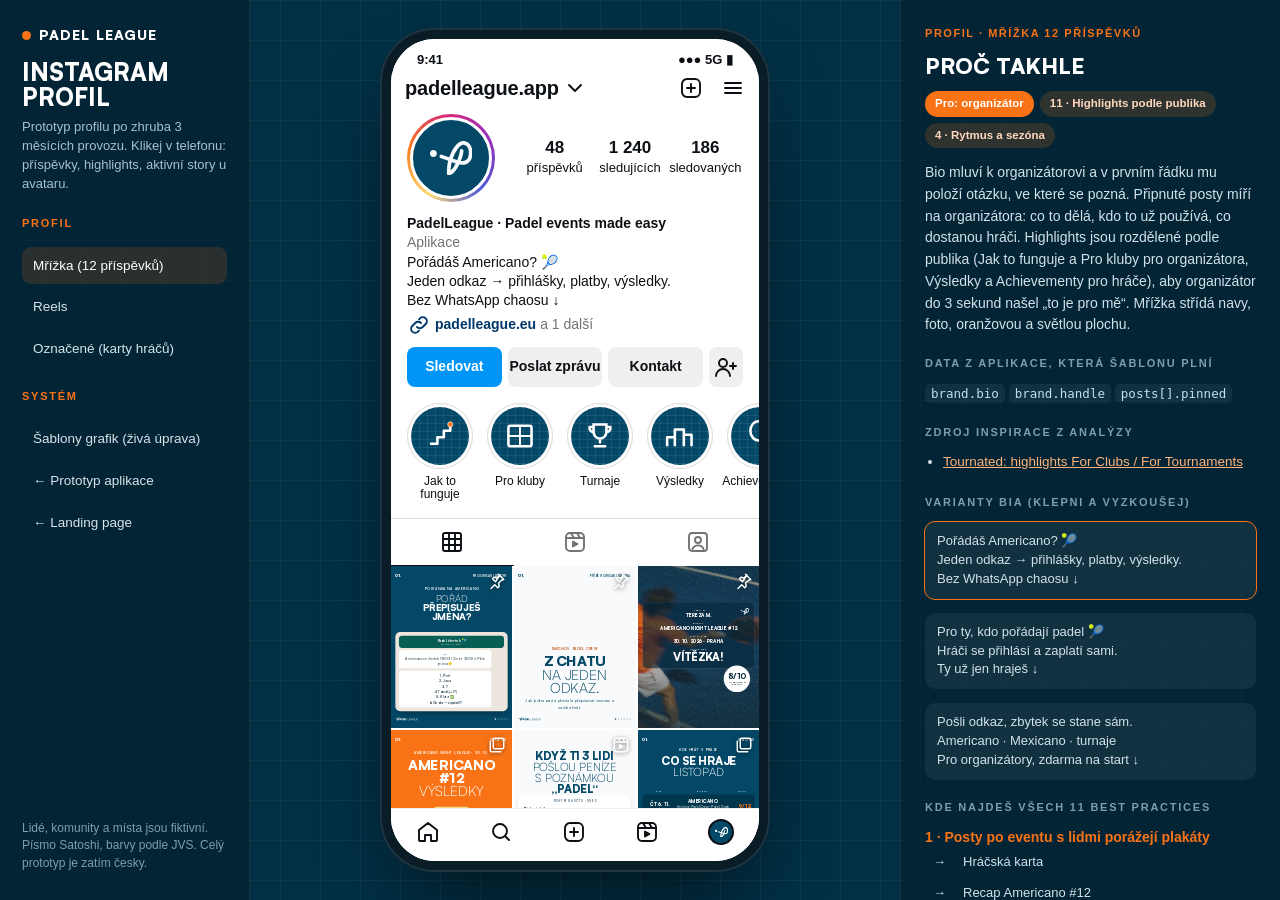
==== instagram/index.html @ dd624516 "Instagram profil: mřížka 12 příspěvků, highlights, stories, panel Proč takhle, systém šablon s expor" ====
<!doctype html>
<html lang="cs">
<head>
<meta charset="utf-8">
<meta name="viewport" content="width=device-width, initial-scale=1, viewport-fit=cover">
<title>PadelLeague na Instagramu</title>
<meta name="description" content="Klikací prototyp Instagram profilu PadelLeague: mřížka, highlights, stories a systém šablon.">
<meta name="theme-color" content="#022F44">
<link rel="preload" href="../assets/fonts/satoshi-900.woff2" as="font" type="font/woff2" crossorigin>
<link rel="stylesheet" href="graphics.css?v=5">
<link rel="stylesheet" href="ig.css?v=5">
</head>
<body>
<div class="wrap">
  <aside class="side" aria-label="Navigace">
    <div class="brandline"><i></i>Padel League</div>
    <div>
      <h1>Instagram profil</h1>
      <p style="margin-top:8px">Prototyp profilu po zhruba 3 měsících provozu. Klikej v telefonu: příspěvky, highlights, aktivní story u avataru.</p>
    </div>
    <h2>Profil</h2>
    <nav class="nav">
      <a href="#" data-nav="grid">Mřížka (12 příspěvků)</a>
      <a href="#" data-nav="reels">Reels</a>
      <a href="#" data-nav="tagged">Označené (karty hráčů)</a>
    </nav>
    <h2>Systém</h2>
    <nav class="nav">
      <a href="templates.html">Šablony grafik (živá úprava)</a>
      <a href="../index.html">← Prototyp aplikace</a>
      <a href="../landing.html">← Landing page</a>
    </nav>
    <p class="small">Lidé, komunity a místa jsou fiktivní. Písmo Satoshi, barvy podle JVS. Celý prototyp je zatím česky.</p>
  </aside>

  <main class="stage">
    <div class="device"><div class="app" id="app" aria-live="polite"></div></div>
  </main>

  <aside class="why" id="why" aria-label="Proč takhle"></aside>
</div>
<button class="info-btn" data-act="info" aria-label="Proč takhle">i</button>
<script src="logos.js?v=5"></script>
<script src="content.js?v=5"></script>
<script src="templates.js?v=5"></script>
<script src="ig.js?v=5"></script>
</body>
</html>
---- instagram/graphics.css ----
/* Grafiky Instagramu ve skutečném rozměru (1080 × 1350 příspěvek, 1080 × 1920 story).
   Tokeny převzaté z prototypu aplikace (../assets/css/app.css). Písmo: Satoshi (300 / 400 / 500 / 700 / 900). */
@font-face{font-family:'Satoshi';src:url(../assets/fonts/satoshi-300.woff2) format('woff2');font-weight:300;font-display:swap}
@font-face{font-family:'Satoshi';src:url(../assets/fonts/satoshi-400.woff2) format('woff2');font-weight:400;font-display:swap}
@font-face{font-family:'Satoshi';src:url(../assets/fonts/satoshi-500.woff2) format('woff2');font-weight:500;font-display:swap}
@font-face{font-family:'Satoshi';src:url(../assets/fonts/satoshi-700.woff2) format('woff2');font-weight:700;font-display:swap}
@font-face{font-family:'Satoshi';src:url(../assets/fonts/satoshi-900.woff2) format('woff2');font-weight:900;font-display:swap}

:root{
  --navy:#034867; --navy-deep:#022F44; --orange:#F97316; --orange-ink:#C2530A; --off:#F9FAFB;
  --ink:#0B2A3A; --muted:#577083; --line:#DCE5EA; --gold-a:#F6DE8A; --gold-b:#D5A532; --silver-a:#EEF1F3; --silver-b:#B4BCC2;
  --f:'Satoshi','Avenir Next','Helvetica Neue',Arial,sans-serif;
}

.g{position:relative;width:1080px;height:1350px;overflow:hidden;font-family:var(--f);color:#fff;background:var(--navy);-webkit-font-smoothing:antialiased;box-sizing:border-box}
.g *{box-sizing:border-box}
.g.g-story{height:1920px}
.g.tone-navy{background:var(--navy)}
.g.tone-orange{background:var(--orange)}
.g.tone-white{background:var(--off);color:var(--navy)}
.g.tone-photo{background:#0b2a3a}
.g.grid{background-image:linear-gradient(rgba(255,255,255,.09) 2px,transparent 2px),linear-gradient(90deg,rgba(255,255,255,.09) 2px,transparent 2px);background-size:72px 72px}
.g.tone-white.grid{background-image:linear-gradient(rgba(3,72,103,.08) 2px,transparent 2px),linear-gradient(90deg,rgba(3,72,103,.08) 2px,transparent 2px)}
.g.tone-orange.grid{background-image:linear-gradient(rgba(255,255,255,.16) 2px,transparent 2px),linear-gradient(90deg,rgba(255,255,255,.16) 2px,transparent 2px)}

.g-photo{position:absolute;inset:0}
.g-photo img{position:absolute;inset:0;width:100%;height:100%;object-fit:cover}
.g-shade{position:absolute;inset:0;background:linear-gradient(180deg,rgba(2,30,44,.55) 0%,rgba(2,30,44,.05) 35%,rgba(2,30,44,.15) 55%,rgba(2,30,44,.82) 100%)}
.g-shade.soft{background:linear-gradient(180deg,rgba(2,30,44,0) 40%,rgba(2,30,44,.6) 100%)}
.g-shade.strong{background:rgba(2,30,44,.55)}
.g-grain{position:absolute;inset:0;opacity:.2;pointer-events:none;background-image:url("data:image/svg+xml;utf8,<svg xmlns='http://www.w3.org/2000/svg' width='220' height='220'><filter id='n'><feTurbulence type='fractalNoise' baseFrequency='.9' numOctaves='2' stitchTiles='stitch'/><feColorMatrix values='0 0 0 0 1  0 0 0 0 1  0 0 0 0 1  0 0 0 .7 0'/></filter><rect width='100%' height='100%' filter='url(%23n)'/></svg>")}

/* hlavička a patička (JVS: číslo vlevo, štítek vpravo, logo a tečky dole) */
.g-head{position:absolute;top:64px;left:72px;right:72px;display:flex;justify-content:space-between;align-items:center;z-index:5}
.g-num{font:900 34px/1 var(--f)}
.g-tag{font:700 24px/1 var(--f);letter-spacing:.14em;text-transform:uppercase}
.g-foot{position:absolute;left:72px;right:72px;bottom:60px;display:flex;justify-content:space-between;align-items:center;z-index:5}
.g-logo{display:block;height:30px;color:currentColor}
.g-logo svg{height:30px;width:auto;display:block}
.tone-white .g-logo,.tone-white .g-num,.tone-white .g-tag{color:var(--navy)}
.g-dots{display:flex;gap:12px}
.g-dots i{width:12px;height:12px;border-radius:50%;background:currentColor;opacity:.35}
.g-dots i.on{opacity:1}

/* text */
.g-body{position:absolute;left:72px;right:72px;z-index:4;display:flex;flex-direction:column;gap:26px}
.g-body.bottom{bottom:150px}
.g-body.top{top:170px}
.g-body.top.tight{top:150px}
.g-body.center{top:50%;transform:translateY(-50%);align-items:flex-start}
.g-eye{margin:0;font:700 28px/1.2 var(--f);letter-spacing:.14em;text-transform:uppercase;opacity:.92}
.tone-white .g-eye{color:var(--orange-ink)}
.tone-orange .g-eye{color:#fff}
.g-title{margin:0;font:900 118px/.94 var(--f);text-transform:uppercase;letter-spacing:-.005em;display:flex;flex-direction:column}
.g-title.md{font-size:96px}
.g-title.sm{font-size:80px}
.g-title .lt{font-weight:300}
.g-txt{margin:0;font:400 38px/1.4 var(--f);max-width:860px;opacity:.95}
.g-sub{margin:0;font:500 44px/1.3 var(--f);font-style:italic}
.g-link{margin:0;font:900 32px/1 var(--f);letter-spacing:.06em;text-transform:uppercase;color:var(--orange)}
.tone-orange .g-link{color:#fff}
.g-list{margin:0;padding:0;list-style:none;display:flex;flex-direction:column;gap:18px;font:500 38px/1.3 var(--f)}
.g-list li::before{content:"—";color:var(--orange);margin-right:18px;font-weight:900}
.g-mark{position:absolute;right:-60px;top:110px;width:640px;color:rgba(255,255,255,.12);z-index:1}
.g-mark svg{width:100%;height:auto;display:block}
.g-mark.big{right:-120px;top:auto;bottom:-80px;width:900px;color:rgba(255,255,255,.18)}
.tone-white .g-mark{color:rgba(3,72,103,.08)}
.g-mock{position:absolute;left:72px;right:72px;z-index:3}
.g-mock.low{bottom:140px}

/* skleněná karta (JVS „JOIN MATCH!“) */
.g-glass{background:rgba(6,40,58,.62);border:2px solid rgba(255,255,255,.18);border-radius:44px;padding:40px 44px;color:#fff;display:grid;grid-template-columns:1fr 1fr;gap:28px 30px}
.kv span{display:block;font:700 22px/1 var(--f);letter-spacing:.16em;text-transform:uppercase;opacity:.75;margin-bottom:10px}
.kv b{display:block;font:900 40px/1.08 var(--f);text-transform:uppercase}
.kv b.xl{font-size:92px;line-height:.95}
.kv.full{grid-column:1/-1}

.g-avs{display:flex}
.g-av{width:76px;height:76px;border-radius:50%;border:5px solid #fff;margin-left:-18px;display:grid;place-items:center;font:900 26px/1 var(--f);font-style:normal;color:#fff;background:var(--navy)}
.g-av:first-child{margin-left:0}
.g-av1{background:#2A6C8B}.g-av2{background:var(--orange)}.g-avm{background:var(--ink)}
.g-av.big{width:200px;height:200px;font-size:70px;border-width:8px;margin:0 auto 22px}

/* makety */
.m-wa{background:#ECE5DD;border-radius:40px;padding:30px;display:flex;flex-direction:column;gap:18px;color:var(--ink);box-shadow:0 30px 60px -30px rgba(0,0,0,.6)}
.m-wa-top{background:#075E54;color:#fff;border-radius:26px;padding:22px 28px;display:flex;flex-direction:column;gap:4px}
.m-wa-top b{font:700 32px/1 var(--f)} .m-wa-top span{font:400 22px/1 var(--f);opacity:.8}
.m-bubble{background:#fff;border-radius:26px 26px 26px 8px;padding:20px 26px;font:400 30px/1.35 var(--f);max-width:88%}
.m-bubble b{display:block;font:700 22px/1 var(--f);color:#2A6C8B;margin-bottom:8px}
.m-list{font-weight:500;line-height:1.5}
.m-link{background:#DCF8C6;border-radius:40px;padding:22px;color:var(--ink);box-shadow:0 30px 60px -30px rgba(0,0,0,.6)}
.m-og{position:relative;height:500px;border-radius:28px;overflow:hidden}
.m-og-glass{position:absolute;left:22px;right:22px;bottom:22px;padding:28px 32px;gap:18px 20px}
.m-og-glass .kv b{font-size:32px}
.m-og-glass .g-avs{grid-column:1/-1}
.m-og-glass .g-av{width:58px;height:58px;font-size:20px;border-width:4px;margin-left:-14px}
.m-og-txt{padding:22px 10px 6px;display:flex;flex-direction:column;gap:6px}
.m-og-txt b{font:700 30px/1.2 var(--f)} .m-og-txt span{font:400 26px/1.3 var(--f);color:var(--muted)} .m-og-txt em{font:500 22px/1 var(--f);font-style:normal;color:#2A6C8B}
.m-page{background:#fff;border-radius:44px;padding:24px;color:var(--ink);display:flex;flex-direction:column;gap:22px;box-shadow:0 30px 60px -30px rgba(3,72,103,.5)}
.m-page-photo{position:relative;height:330px;border-radius:30px;overflow:hidden}
.m-page-title{position:absolute;left:30px;bottom:26px;font:900 54px/1 var(--f);text-transform:uppercase;color:#fff;z-index:3}
.m-going{display:flex;gap:26px;align-items:center;padding:0 10px}
.m-going b{display:block;font:900 30px/1.2 var(--f);margin-bottom:12px}
.m-going .g-av{width:60px;height:60px;font-size:20px;border-width:4px;margin-left:-14px}
.m-ring{--p:50;width:130px;height:130px;border-radius:50%;flex:none;display:grid;place-items:center;background:conic-gradient(var(--orange) calc(var(--p)*1%),#E7EDF1 0);position:relative}
.m-ring::before{content:"";position:absolute;inset:13px;border-radius:50%;background:#fff}
.m-ring span{position:relative;font:900 34px/1 var(--f)}
.m-cta{background:var(--orange);color:#fff;border-radius:28px;text-align:center;padding:30px;font:900 30px/1 var(--f);letter-spacing:.05em}
.m-org{background:#fff;border-radius:44px;padding:44px;color:var(--ink);display:flex;flex-direction:column;gap:18px;box-shadow:0 30px 60px -30px rgba(0,0,0,.45)}
.m-lbl{font:700 22px/1 var(--f);letter-spacing:.16em;color:var(--muted)}
.m-money{font:900 110px/1 var(--f);color:var(--navy)}
.m-pills{display:flex;gap:14px;margin-bottom:8px}
.m-pills i,.m-row i{font:700 20px/1 var(--f);font-style:normal;letter-spacing:.08em;padding:12px 18px;border-radius:99px;background:#EEF3F6;color:#34566A}
.m-pills i.ok{background:#E3F4EA;color:#17633A}
.m-row{display:flex;justify-content:space-between;align-items:center;font:500 30px/1 var(--f);padding:18px 0;border-top:2px solid #EEF3F6}
.m-row i.paid{background:var(--navy);color:#fff}
.m-bank{position:absolute;left:72px;right:72px;bottom:240px;background:#fff;border-radius:40px;padding:34px 40px;color:var(--ink);box-shadow:0 30px 60px -30px rgba(3,72,103,.45);z-index:3}
.m-bank-top{font:700 24px/1 var(--f);letter-spacing:.12em;text-transform:uppercase;color:var(--muted);margin-bottom:12px}
.m-bank-row{display:flex;justify-content:space-between;align-items:center;padding:22px 0;border-top:2px solid #EEF3F6;font:400 26px/1.3 var(--f);color:var(--muted)}
.m-bank-row b{display:block;font:700 30px/1.2 var(--f);color:var(--ink)}
.m-bank-row .plus{color:#17633A;font:900 36px/1 var(--f)}
.g-meme-q{position:absolute;left:72px;bottom:150px;font:700 40px/1 var(--f);color:var(--orange-ink);z-index:3}

/* recap, žebříček, tabule */
.g-podium{position:absolute;left:72px;right:72px;bottom:150px;display:grid;grid-template-columns:1fr 1.12fr 1fr;gap:20px;align-items:end;z-index:3}
.g-pod{border-radius:40px 40px 14px 14px;padding:30px 16px;color:var(--ink);text-align:center;display:flex;flex-direction:column;gap:10px}
.g-pod .m{font:900 72px/1 var(--f)}
.g-pod b{font:900 38px/1.05 var(--f);text-transform:uppercase}
.g-pod em{font:500 28px/1 var(--f);font-style:normal}
.g-pod.pod-gold{background:linear-gradient(160deg,var(--gold-a),var(--gold-b));height:560px;justify-content:flex-start}
.g-pod.pod-silver{background:linear-gradient(160deg,var(--silver-a),var(--silver-b));height:460px}
.g-pod.pod-bronze{background:#fff;height:380px;color:var(--orange-ink)}
.tone-orange .g-pod.pod-bronze{background:var(--navy);color:#fff}
.g-award{display:flex;flex-direction:column;gap:12px;padding:44px 0;border-bottom:2px solid rgba(255,255,255,.2);width:100%}
.g-award b{font:900 112px/1 var(--f);text-transform:uppercase}
.g-award em{font:300 44px/1 var(--f);font-style:normal}
.g-stats{display:flex;flex-direction:column;gap:20px;width:100%}
.g-stats div{display:flex;flex-direction:column;gap:8px;border-bottom:2px solid rgba(255,255,255,.3);padding-bottom:24px}
.tone-white .g-stats div{border-color:rgba(3,72,103,.18)}
.g-stats b{font:900 150px/.9 var(--f);white-space:nowrap}
.g-stats span{font:300 44px/1 var(--f);text-transform:uppercase}
.g-q{font:900 260px/.6 var(--f);color:var(--orange);height:120px}
.g-quote{margin:0;font:700 72px/1.12 var(--f);max-width:900px}
.g-who{margin:0;font:500 30px/1 var(--f);letter-spacing:.1em;text-transform:uppercase;opacity:.8}
.g-leader{position:absolute;left:72px;right:72px;top:440px;z-index:3;display:flex;flex-direction:column;gap:8px}
.g-lrow{display:grid;grid-template-columns:70px 1fr 130px 120px;align-items:center;background:rgba(255,255,255,.14);border-radius:22px;padding:12px 28px;font:500 34px/1 var(--f)}
.g-lrow .pos{font-weight:900}
.g-lrow b{text-align:right;font-weight:900}
.g-lrow i{font-style:normal;font-weight:700;font-size:28px}
.g-lrow .up{color:#fff}.g-lrow .dn{color:var(--navy)}.g-lrow .eq{opacity:.6}
.g-lrow.jump{background:var(--navy)}
.g-lrow.jump .up{color:var(--orange)}
.g-jumper{position:absolute;left:72px;bottom:130px;font:700 28px/1 var(--f);letter-spacing:.12em;z-index:3}
.g-board{position:absolute;left:72px;right:72px;top:500px;z-index:3;display:flex;flex-direction:column;gap:14px}
.g-brow{display:grid;grid-template-columns:220px 1fr 150px;gap:24px;align-items:center;background:rgba(0,0,0,.25);border-radius:30px;padding:38px 34px;font:400 30px/1.3 var(--f)}
.g-brow b{display:block;font:900 40px/1.1 var(--f);text-transform:uppercase;margin-bottom:4px}
.g-brow.h{background:none;padding:0 30px;font:700 22px/1 var(--f);letter-spacing:.16em;opacity:.7}
.g-brow .g-st{font:900 46px/1 var(--f);color:var(--orange);text-align:right}
.g-brow .g-st-full{color:#fff;opacity:.6}
.g-ach{position:absolute;left:72px;right:72px;bottom:180px;display:flex;flex-direction:column;align-items:center;gap:18px;text-align:center;z-index:3}
.g-ach b{font:900 64px/1 var(--f)} .g-ach span{font:300 42px/1 var(--f)}
.g-racket{width:330px;height:auto;display:block;filter:drop-shadow(0 30px 40px rgba(0,0,0,.45))}
.g-huge{font:900 420px/.8 var(--f);letter-spacing:-.03em}
.g-lbl{margin:0;font:900 64px/1 var(--f);text-transform:uppercase}

/* pozvánka se živým stavem */
.g-live{position:absolute;left:72px;right:72px;bottom:240px;z-index:4;grid-template-columns:auto 1fr;align-items:center;gap:40px}
.g-live-n b{display:block;font:900 150px/.9 var(--f)}
.g-live-n span{font:700 24px/1 var(--f);letter-spacing:.16em}
.g-hot{margin:20px 0 0;font:900 40px/1 var(--f);color:var(--orange)}
.g-chip{position:absolute;left:72px;bottom:150px;z-index:4;font:700 30px/1 var(--f);background:var(--orange);padding:18px 26px;border-radius:99px}

/* hráčská karta (JVS SoMe) */
.g-card .g-cardbox{position:absolute;left:72px;right:72px;top:300px;z-index:4;grid-template-columns:1fr;gap:34px;padding:52px 56px}
.g-card.g-story .g-cardbox{top:520px}
.g-card-sym{position:absolute;right:120px;top:350px;width:70px;color:#fff;z-index:6}
.g-card.g-story .g-card-sym{top:570px}
.g-card-sym svg{width:100%;height:auto;display:block}
.g-won{position:absolute;right:110px;top:830px;width:220px;height:220px;border-radius:50%;background:#fff;color:var(--ink);display:flex;flex-direction:column;align-items:center;justify-content:center;gap:8px;z-index:6;text-align:center}
.g-card.g-story .g-won{top:1080px}
.g-won b{font:900 64px/1 var(--f)}
.g-won span{font:700 18px/1.2 var(--f);letter-spacing:.12em}
.g-card.tone-navy .g-glass{background:rgba(255,255,255,.08)}
.g-card.tone-orange .g-glass{background:rgba(3,72,103,.28);border-color:rgba(255,255,255,.3)}

.g-img img{position:absolute;inset:0;width:100%;height:100%;object-fit:cover}
.g-ph-note{position:absolute;top:150px;left:50%;transform:translateX(-50%);font:700 24px/1 var(--f);letter-spacing:.16em;border:2px dashed rgba(255,255,255,.7);border-radius:99px;padding:16px 26px;z-index:5;white-space:nowrap}

/* ---------- stories ---------- */
.g-sfoot{position:absolute;left:0;right:0;bottom:370px;display:flex;justify-content:center;z-index:5}
.g-story.tone-white .g-sfoot{color:var(--navy)}
.s-body{position:absolute;left:90px;right:90px;top:50%;transform:translateY(-52%);z-index:4;display:flex;flex-direction:column;gap:30px}
.s-body.top{top:290px;transform:none}
.s-body.center{align-items:center;text-align:center}
.s-body.center .g-title{align-items:center}
.s-mock{position:absolute;left:90px;right:90px;top:900px;z-index:3}
.s-sticker{align-self:flex-start;margin-top:20px;background:#fff;color:var(--navy);font:700 36px/1 var(--f);padding:26px 36px;border-radius:24px;box-shadow:0 20px 40px -20px rgba(0,0,0,.5)}
.s-body.center .s-sticker{align-self:center}
.s-sticker.light{background:#fff}
.s-sticker.low{position:absolute;left:50%;transform:translateX(-50%);bottom:440px;z-index:6}
.tone-white .s-sticker{background:var(--navy);color:#fff}
.s-team{display:flex;align-items:center;justify-content:center;gap:40px;margin:30px 0}
.s-team div{display:flex;flex-direction:column;align-items:center}
.s-team b{font:900 50px/1 var(--f);text-transform:uppercase}
.s-team span{font:300 90px/1 var(--f)}
.s-ring{--p:50;width:440px;height:440px;border-radius:50%;display:grid;place-items:center;background:conic-gradient(var(--navy) calc(var(--p)*1%),rgba(255,255,255,.35) 0);position:relative;margin:10px auto}
.s-ring::before{content:"";position:absolute;inset:36px;border-radius:50%;background:var(--orange)}
.s-ring b{position:relative;font:900 150px/1 var(--f)}
.s-dot{display:inline-block;width:22px;height:22px;border-radius:50%;background:#EF4444;margin-right:14px;vertical-align:1px}
.s-score{display:grid;grid-template-columns:1fr auto 1fr;gap:30px;align-items:center;width:100%;background:rgba(255,255,255,.1);border-radius:40px;padding:50px 40px;margin-top:30px}
.s-score b{display:block;font:900 42px/1.3 var(--f);text-transform:uppercase;text-align:left}
.s-score .r b{text-align:right}
.s-score strong{font:900 150px/1 var(--f)}
.s-date{font:900 300px/.8 var(--f);letter-spacing:-.04em}
.s-podium{position:absolute;left:90px;right:90px;top:1030px;z-index:4;display:flex;flex-direction:column;gap:18px}
.s-prow{display:grid;grid-template-columns:90px 1fr auto;align-items:center;gap:20px;border-radius:30px;padding:28px 36px;color:var(--ink)}
.s-prow span{font:900 60px/1 var(--f)} .s-prow b{font:900 54px/1 var(--f);text-transform:uppercase} .s-prow em{font:500 34px/1 var(--f);font-style:normal}
.s-prow.p0{background:linear-gradient(160deg,var(--gold-a),var(--gold-b))}
.s-prow.p1{background:linear-gradient(160deg,var(--silver-a),var(--silver-b))}
.s-prow.p2{background:var(--orange);color:#fff}
.s-ach{display:flex;justify-content:center;margin:20px 0}
.s-ach .g-racket{width:420px}
.s-answer{background:var(--navy);color:#fff;border-radius:40px;padding:50px 56px;font:700 52px/1.25 var(--f);margin-top:20px;max-width:900px}
---- instagram/ig.css ----
/* Rozhraní prototypu Instagram profilu. Chrome Instagramu je v systémovém písmu (jako skutečná aplikace),
   grafiky PadelLeague jsou v Satoshi (graphics.css). Layout: vlevo navigace, uprostřed telefon, vpravo panel „Proč takhle“. */
:root{--ig-ink:#0C1014;--ig-muted:#737373;--ig-line:#DBDBDB;--ig-blue:#0095F6;--ig-link:#00376B;--ig-soft:#EFEFEF;
  --ui:-apple-system,BlinkMacSystemFont,'Segoe UI',Roboto,Helvetica,Arial,sans-serif;color-scheme:light}
*{box-sizing:border-box}
html,body{height:100%}
body{margin:0;background:#022F44;color:#E6EFF3;font:14px/1.45 var(--ui);
  background-image:linear-gradient(rgba(255,255,255,.045) 1px,transparent 1px),linear-gradient(90deg,rgba(255,255,255,.045) 1px,transparent 1px);background-size:40px 40px}
button{font:inherit;color:inherit;background:none;border:0;padding:0;cursor:pointer}
a{color:inherit}
:focus-visible{outline:2px solid #F97316;outline-offset:2px}

.wrap{display:grid;grid-template-columns:250px 1fr 380px;height:100%}
.side{padding:28px 22px;display:flex;flex-direction:column;gap:18px;border-right:1px solid rgba(255,255,255,.08);background:rgba(2,28,40,.55);overflow-y:auto}
.brandline{display:flex;align-items:center;gap:8px;font:900 14px/1 'Satoshi',var(--ui);letter-spacing:.08em;text-transform:uppercase;color:#fff}
.brandline i{width:9px;height:9px;border-radius:50%;background:#F97316}
.side h1{margin:0;font:900 24px/1.05 'Satoshi',var(--ui);text-transform:uppercase;color:#fff}
.side p{margin:0;color:#A9C0CC;font-size:13px}
.nav{display:flex;flex-direction:column;gap:4px}
.nav a,.nav button{display:block;text-align:left;padding:9px 11px;border-radius:9px;text-decoration:none;color:#D7E4EB;font-size:13.5px}
.nav a:hover,.nav button:hover{background:rgba(255,255,255,.06)}
.nav .on{background:rgba(249,115,22,.16);color:#fff}
.side h2{margin:6px 0 0;font:700 11px/1 var(--ui);letter-spacing:.16em;text-transform:uppercase;color:#F97316}
.side .small{font-size:12px;color:#7F9DAD;margin-top:auto}

.stage{display:grid;place-items:center;padding:24px;overflow:hidden}
.device{height:min(844px,calc(100dvh - 48px));aspect-ratio:390/844;border-radius:54px;padding:11px;background:#0A1C26;box-shadow:0 40px 80px -30px rgba(0,0,0,.7),inset 0 0 0 2px #1D3442;position:relative}
.app{position:relative;width:100%;height:100%;border-radius:44px;overflow:hidden;background:#fff;color:var(--ig-ink);isolation:isolate;font:14px/1.35 var(--ui)}

.why{padding:26px 24px;overflow-y:auto;border-left:1px solid rgba(255,255,255,.08);background:rgba(2,28,40,.55);display:flex;flex-direction:column;gap:14px}
.why h2{margin:0;font:900 22px/1.05 'Satoshi',var(--ui);text-transform:uppercase;color:#fff}
.why .ctx{font:700 11px/1.3 var(--ui);letter-spacing:.14em;text-transform:uppercase;color:#F97316}
.why p{margin:0;color:#D2E2EA;font-size:14px;line-height:1.55}
.why .pills{display:flex;flex-wrap:wrap;gap:6px}
.why .pill{font:600 11.5px/1 var(--ui);padding:7px 10px;border-radius:99px;background:rgba(255,255,255,.1);color:#fff}
.why .pill.aud{background:#F97316}
.why .pill.bp{background:rgba(249,115,22,.18);color:#FFD9BF}
.why h3{margin:8px 0 0;font:700 11px/1 var(--ui);letter-spacing:.16em;text-transform:uppercase;color:#7F9DAD}
.why code{font:12.5px/1.5 ui-monospace,Menlo,monospace;color:#BFE0EE;background:rgba(255,255,255,.06);padding:2px 6px;border-radius:5px}
.why ul{margin:0;padding-left:18px;color:#D2E2EA;font-size:13.5px}
.why li{margin-bottom:4px}
.why a{color:#FFB37A}
.why .btn{display:block;width:100%;text-align:center;padding:12px;border-radius:12px;background:#F97316;color:#fff;font-weight:700}
.why .btn.ghost{background:transparent;border:1px solid rgba(255,255,255,.25)}
.why .note{font-size:12px;color:#7F9DAD}
.bp-map{display:flex;flex-direction:column;gap:6px}
.bp-map button{display:grid;grid-template-columns:22px 1fr;gap:8px;text-align:left;font-size:13px;color:#D2E2EA;padding:6px 8px;border-radius:8px}
.bp-map button:hover{background:rgba(255,255,255,.06)}
.bp-map b{color:#F97316}
.biov{background:rgba(255,255,255,.06);border-radius:10px;padding:10px 12px;font-size:13px;color:#D2E2EA;line-height:1.45}
.biov.on{outline:1px solid #F97316}
.info-btn,.info-close{display:none}

@media (max-width:1180px){.wrap{grid-template-columns:1fr 360px}.side{display:none}}
@media (max-width:820px){
  .wrap{grid-template-columns:1fr}
  .stage{padding:0}
  .device{height:100dvh;width:100vw;aspect-ratio:auto;border-radius:0;padding:0;box-shadow:none}
  .app{border-radius:0}
  .why{position:fixed;inset:auto 0 0 0;max-height:78dvh;z-index:60;border-radius:22px 22px 0 0;background:#022F44;transform:translateY(105%);transition:transform .25s ease;border:0;box-shadow:0 -20px 60px rgba(0,0,0,.5)}
  .why.open{transform:none}
  .info-btn{display:grid;place-items:center;position:fixed;right:12px;bottom:calc(66px + env(safe-area-inset-bottom,0px));z-index:50;width:44px;height:44px;border-radius:50%;background:#F97316;color:#fff;font:700 20px/1 Georgia,serif;box-shadow:0 8px 20px rgba(0,0,0,.35)}
  .info-close{display:block;align-self:flex-end;color:#fff;font-size:22px}
}

/* ---------- Instagram UI ---------- */
.ig{position:absolute;inset:0;display:flex;flex-direction:column;background:#fff}
.ig-status{display:flex;justify-content:space-between;padding:14px 26px 4px;font:600 13px/1 var(--ui);flex:none}
.ig-top{display:flex;align-items:center;justify-content:space-between;padding:6px 14px 10px;flex:none;gap:8px}
.ig-top .h{font:700 20px/1 var(--ui);display:flex;align-items:center;gap:4px;letter-spacing:-.01em}
.ig-top .h small{font-size:12px}
.ig-top .ico{display:flex;gap:18px}
.ig-ico{width:24px;height:24px;display:block}
.ig-scroll{flex:1;overflow-y:auto;scrollbar-width:none}
.ig-scroll::-webkit-scrollbar{display:none}
.ig-head{display:flex;align-items:center;gap:22px;padding:4px 16px 12px}
.ig-avatar{position:relative;width:88px;height:88px;flex:none;border-radius:50%;padding:3px}
.ig-avatar.ring{background:conic-gradient(from 210deg,#FEDA75,#FA7E1E,#D62976,#962FBF,#4F5BD5,#FEDA75)}
.ig-avatar.seen{background:var(--ig-line)}
.ig-avatar .in{width:100%;height:100%;border-radius:50%;border:3px solid #fff;background:#034867;display:grid;place-items:center;color:#F9FAFB}
.ig-avatar .in svg{width:56%;height:auto}
.ig-stats{flex:1;display:grid;grid-template-columns:repeat(3,1fr);text-align:center}
.ig-stats b{display:block;font:700 17px/1.1 var(--ui)}
.ig-stats span{font-size:13px}
.ig-bio{padding:0 16px 10px;font-size:14px;line-height:1.38}
.ig-bio .nm{font-weight:600}
.ig-bio .cat{color:var(--ig-muted)}
.ig-bio .lnk{color:var(--ig-link);font-weight:600;display:flex;align-items:center;gap:4px;margin-top:2px}
.ig-btns{display:grid;grid-template-columns:1fr 1fr 1fr 34px;gap:6px;padding:0 16px 14px}
.ig-btns button{background:var(--ig-soft);border-radius:8px;padding:8px 0;font-weight:600;font-size:14px;text-align:center}
.ig-btns .follow{background:var(--ig-blue);color:#fff}
.ig-btns .icn{display:grid;place-items:center}
.ig-hl{display:flex;gap:14px;overflow-x:auto;padding:2px 16px 16px;scrollbar-width:none}
.ig-hl::-webkit-scrollbar{display:none}
.ig-hl button{display:flex;flex-direction:column;align-items:center;gap:6px;width:66px;flex:none;font-size:12px;text-align:center;line-height:1.15}
.ig-hl .c{width:66px;height:66px;border-radius:50%;border:1px solid var(--ig-line);padding:3px}
.ig-hl .c span{display:grid;place-items:center;width:100%;height:100%;border-radius:50%;background:#034867;background-image:linear-gradient(rgba(255,255,255,.08) 1px,transparent 1px),linear-gradient(90deg,rgba(255,255,255,.08) 1px,transparent 1px);background-size:8px 8px}
.ig-hl .c svg{width:62%;height:auto}
.ig-tabs{display:grid;grid-template-columns:repeat(3,1fr);border-top:1px solid var(--ig-line);position:sticky;top:0;background:#fff;z-index:3}
.ig-tabs button{display:grid;place-items:center;padding:11px 0;color:var(--ig-muted);border-bottom:1px solid transparent}
.ig-tabs button.on{color:var(--ig-ink);border-bottom:1.5px solid var(--ig-ink)}
.ig-grid{display:grid;grid-template-columns:repeat(3,1fr);gap:2px}
.ig-tile{position:relative;aspect-ratio:3/4;overflow:hidden;background:#EEE;display:block;width:100%}
.ig-tile .badge{position:absolute;top:6px;right:6px;width:18px;height:18px;color:#fff;filter:drop-shadow(0 1px 2px rgba(0,0,0,.5));z-index:2}
.ig-tile .views{position:absolute;left:6px;bottom:6px;color:#fff;font:600 12px/1 var(--ui);display:flex;gap:3px;align-items:center;filter:drop-shadow(0 1px 2px rgba(0,0,0,.6));z-index:2}
.ig-tile .by{position:absolute;left:6px;bottom:6px;right:6px;color:#fff;font:600 10.5px/1.2 var(--ui);filter:drop-shadow(0 1px 2px rgba(0,0,0,.7));z-index:2;overflow:hidden;text-overflow:ellipsis;white-space:nowrap}
.ig-nav{flex:none;display:flex;justify-content:space-around;align-items:center;padding:10px 0 calc(16px + env(safe-area-inset-bottom,0px));border-top:1px solid var(--ig-soft);background:#fff}
.ig-nav .me{width:26px;height:26px;border-radius:50%;background:#034867;border:2px solid var(--ig-ink);display:grid;place-items:center;color:#fff}
.ig-nav .me svg{width:60%}
.ig-empty{padding:40px 24px;text-align:center;color:var(--ig-muted)}

/* škálování grafik */
.gw{position:relative;overflow:hidden}
.gw .gi{position:absolute;left:0;top:0;transform-origin:0 0}

/* detail příspěvku */
.ig-post-h{display:flex;align-items:center;gap:10px;padding:8px 12px}
.ig-post-h .av{width:34px;height:34px;border-radius:50%;background:#034867;display:grid;place-items:center;color:#fff;flex:none}
.ig-post-h .av svg{width:58%}
.ig-post-h .who{flex:1;font-size:13.5px;line-height:1.2}
.ig-post-h .who b{font-weight:600}
.ig-post-h .who span{display:block;font-size:12px;color:var(--ig-muted)}
.ig-media{position:relative}
.ig-car{display:flex;overflow-x:auto;scroll-snap-type:x mandatory;scrollbar-width:none}
.ig-car::-webkit-scrollbar{display:none}
.ig-car>.gw{flex:0 0 100%;scroll-snap-align:start;aspect-ratio:1080/1350}
.ig-count{position:absolute;top:12px;right:12px;background:rgba(18,18,18,.7);color:#fff;font:600 12px/1 var(--ui);padding:6px 9px;border-radius:99px;z-index:2}
.ig-reel-tag{position:absolute;left:12px;bottom:12px;color:#fff;font:600 13px/1 var(--ui);display:flex;gap:6px;align-items:center;z-index:2;filter:drop-shadow(0 1px 3px rgba(0,0,0,.6))}
.ig-play{position:absolute;left:50%;top:50%;transform:translate(-50%,-50%);width:64px;height:64px;border-radius:50%;background:rgba(0,0,0,.35);display:grid;place-items:center;z-index:2}
.ig-actions{display:flex;align-items:center;gap:16px;padding:10px 14px 6px}
.ig-actions .sp{flex:1}
.ig-actions .dots{display:flex;gap:4px;position:absolute;left:50%;transform:translateX(-50%)}
.ig-actions .dots i{width:6px;height:6px;border-radius:50%;background:#C7C7C7}
.ig-actions .dots i.on{background:var(--ig-blue)}
.ig-like.on svg{color:#FF3040;fill:#FF3040}
.ig-meta{padding:0 14px 16px;font-size:14px;line-height:1.4}
.ig-meta .lk{font-weight:600;margin-bottom:4px}
.ig-meta .cap{white-space:pre-line}
.ig-meta b{font-weight:600}
.ig-meta .tags{color:var(--ig-link)}
.ig-meta .more,.ig-meta .allc{color:var(--ig-muted);display:block;margin-top:4px}
.ig-meta .cm{margin-top:6px}
.ig-meta .cm.reply{padding-left:18px;color:#262626}
.ig-meta .date{color:var(--ig-muted);font-size:12px;margin-top:8px}

/* prohlížeč stories */
.st{position:absolute;inset:0;background:#000;z-index:30;display:flex;flex-direction:column;animation:stin .2s ease}
@keyframes stin{from{opacity:0;transform:scale(.96)}}
@media (prefers-reduced-motion:reduce){.st{animation:none}}
.st-frame{position:relative;flex:1;overflow:hidden;border-radius:10px;margin-top:44px}
.st-frame .gw{position:absolute;inset:0}
.st-bars{position:absolute;top:8px;left:8px;right:8px;display:flex;gap:4px;z-index:4}
.st-bars i{flex:1;height:2.5px;border-radius:2px;background:rgba(255,255,255,.35);overflow:hidden}
.st-bars i b{display:block;height:100%;width:0;background:#fff}
.st-head{position:absolute;top:20px;left:12px;right:10px;display:flex;align-items:center;gap:8px;z-index:4;color:#fff;font:600 13px/1 var(--ui);text-shadow:0 1px 3px rgba(0,0,0,.5)}
.st-head .av{width:32px;height:32px;border-radius:50%;background:#034867;display:grid;place-items:center;border:1.5px solid rgba(255,255,255,.6)}
.st-head .av svg{width:58%}
.st-head .t{font-weight:400;opacity:.8}
.st-head .sp{flex:1}
.st-head button{width:32px;height:32px;display:grid;place-items:center;font-size:22px}
.st-tap{position:absolute;top:60px;bottom:0;z-index:3}
.st-tap.l{left:0;width:32%}.st-tap.r{right:0;width:68%}
.st-foot{display:flex;align-items:center;gap:14px;padding:12px 14px calc(18px + env(safe-area-inset-bottom,0px));color:#fff}
.st-foot .inp{flex:1;border:1px solid rgba(255,255,255,.6);border-radius:99px;padding:11px 16px;color:rgba(255,255,255,.85);font-size:14px}
.st-paused{position:absolute;inset:0;z-index:2;pointer-events:none}
.toast{position:absolute;left:16px;right:16px;bottom:90px;background:#262626;color:#fff;padding:12px 14px;border-radius:12px;font-size:13.5px;z-index:40;text-align:center}
.ig-tile .gw{position:absolute;inset:0}
.biov{text-align:left;display:block;width:100%}
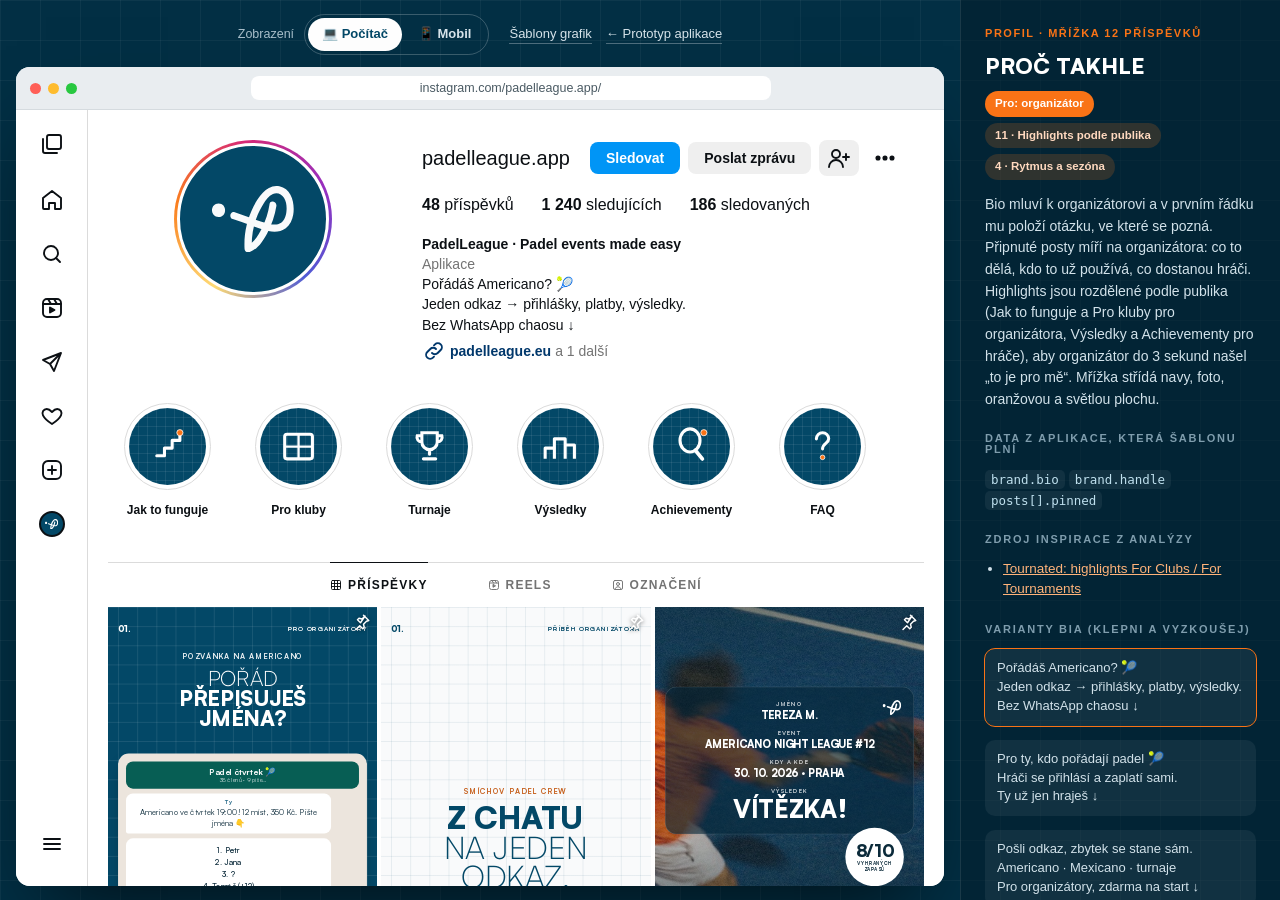
==== commit 11047aef: "Instagram profil: desktopová verze (instagram.com) jako výchozí, přepínač na mobil Co-Authored-By: C" ====
--- a/instagram/index.html
+++ b/instagram/index.html
@@ -7,8 +7,8 @@
 <meta name="description" content="Klikací prototyp Instagram profilu PadelLeague: mřížka, highlights, stories a systém šablon.">
 <meta name="theme-color" content="#022F44">
 <link rel="preload" href="../assets/fonts/satoshi-900.woff2" as="font" type="font/woff2" crossorigin>
-<link rel="stylesheet" href="graphics.css?v=5">
-<link rel="stylesheet" href="ig.css?v=5">
+<link rel="stylesheet" href="graphics.css?v=9">
+<link rel="stylesheet" href="ig.css?v=9">
 </head>
 <body>
 <div class="wrap">
@@ -16,7 +16,7 @@
     <div class="brandline"><i></i>Padel League</div>
     <div>
       <h1>Instagram profil</h1>
-      <p style="margin-top:8px">Prototyp profilu po zhruba 3 měsících provozu. Klikej v telefonu: příspěvky, highlights, aktivní story u avataru.</p>
+      <p style="margin-top:8px">Prototyp profilu po zhruba 3 měsících provozu. Výchozí je zobrazení na počítači, nahoře přepneš na mobil. Klikej na příspěvky, highlights a aktivní story u avataru.</p>
     </div>
     <h2>Profil</h2>
     <nav class="nav">
@@ -34,15 +34,17 @@
   </aside>
 
   <main class="stage">
+    <div class="modebar" role="group" aria-label="Zobrazení">Zobrazení <span class="seg"><button data-mode="desktop">💻 Počítač</button><button data-mode="mobile">📱 Mobil</button></span><span class="mb-links"><a href="templates.html">Šablony grafik</a><a href="../index.html">← Prototyp aplikace</a></span></div>
+    <div class="web" id="web"><div class="web-bar"><span class="dots"><i></i><i></i><i></i></span><span class="web-url">instagram.com/padelleague.app/</span></div><div class="web-view" aria-live="polite"></div></div>
     <div class="device"><div class="app" id="app" aria-live="polite"></div></div>
   </main>
 
   <aside class="why" id="why" aria-label="Proč takhle"></aside>
 </div>
 <button class="info-btn" data-act="info" aria-label="Proč takhle">i</button>
-<script src="logos.js?v=5"></script>
-<script src="content.js?v=5"></script>
-<script src="templates.js?v=5"></script>
-<script src="ig.js?v=5"></script>
+<script src="logos.js?v=9"></script>
+<script src="content.js?v=9"></script>
+<script src="templates.js?v=9"></script>
+<script src="ig.js?v=9"></script>
 </body>
 </html>
--- a/instagram/ig.css
+++ b/instagram/ig.css
@@ -166,3 +166,128 @@
 .toast{position:absolute;left:16px;right:16px;bottom:90px;background:#262626;color:#fff;padding:12px 14px;border-radius:12px;font-size:13.5px;z-index:40;text-align:center}
 .ig-tile .gw{position:absolute;inset:0}
 .biov{text-align:left;display:block;width:100%}
+
+/* ---------- přepínač Počítač / Mobil ---------- */
+.stage{display:flex;flex-direction:column;align-items:center;justify-content:center;gap:12px;padding:16px 24px;min-width:0}
+.modebar{display:flex;align-items:center;gap:10px;flex:none;font-size:12.5px;color:#A9C0CC}
+.modebar .seg{display:inline-flex;border:1px solid rgba(255,255,255,.22);border-radius:99px;padding:3px;gap:2px}
+.modebar button{padding:7px 14px;border-radius:99px;color:#D7E4EB;font-weight:600;font-size:13px}
+.modebar button.on{background:#fff;color:#034867}
+.device{height:min(844px,calc(100dvh - 92px))}
+.web{display:none;flex-direction:column;width:100%;max-width:1280px;flex:1;min-height:0;border-radius:14px;overflow:hidden;background:#fff;box-shadow:0 40px 80px -30px rgba(0,0,0,.7)}
+body.mode-desktop .device{display:none}
+body.mode-desktop .web{display:flex}
+body.mode-desktop .wrap{grid-template-columns:210px 1fr 340px}
+body.mode-desktop .side h1{font-size:20px}
+.web-bar{flex:none;display:flex;align-items:center;gap:14px;padding:9px 14px;background:#E9EDF0;border-bottom:1px solid #D5DBDF}
+.web-bar .dots{display:flex;gap:7px}
+.web-bar .dots i{width:11px;height:11px;border-radius:50%;background:#FF5F57}
+.web-bar .dots i:nth-child(2){background:#FEBC2E}.web-bar .dots i:nth-child(3){background:#28C840}
+.web-url{flex:1;max-width:520px;margin:0 auto;background:#fff;border-radius:8px;padding:6px 12px;font:12.5px/1 var(--ui);color:#4A5A63;text-align:center;white-space:nowrap;overflow:hidden;text-overflow:ellipsis}
+.web-view{position:relative;flex:1;min-height:0;display:flex;background:#fff;color:var(--ig-ink);font:14px/1.35 var(--ui);container-type:size;isolation:isolate}
+@media (max-width:820px){.modebar{display:none}.device{height:100dvh}}
+
+/* ---------- instagram.com ---------- */
+.dw-rail{flex:none;width:72px;border-right:1px solid var(--ig-line);display:flex;flex-direction:column;align-items:center;gap:6px;padding:22px 0 18px}
+.dw-glyph{margin-bottom:14px}
+.dw-ri{width:48px;height:48px;border-radius:10px;display:grid;place-items:center}
+.dw-ri:hover{background:#F2F2F2}
+.dw-ri .me{width:26px;height:26px;border-radius:50%;background:#034867;display:grid;place-items:center;color:#fff;border:2px solid var(--ig-ink)}
+.dw-ri .me svg{width:60%}
+.dw-sp{flex:1}
+.dw-main{flex:1;overflow-y:auto;min-width:0}
+.dw-in{max-width:935px;margin:0 auto;padding:30px 20px 24px}
+.dw-head{display:grid;grid-template-columns:minmax(120px,290px) 1fr;gap:24px;align-items:start;margin-bottom:40px}
+.dw-avcol{display:flex;justify-content:center}
+.dw-av{width:min(158px,22cqw);height:min(158px,22cqw)}
+.dw-info{display:flex;flex-direction:column;gap:18px;min-width:0}
+.dw-row1{display:flex;align-items:center;gap:8px;flex-wrap:wrap}
+.dw-row1 h2{margin:0 12px 0 0;font:400 20px/1.2 var(--ui)}
+.dw-btn{background:var(--ig-soft);border-radius:8px;padding:7px 16px;font-weight:600;font-size:14px}
+.dw-btn.blue{background:var(--ig-blue);color:#fff}
+.dw-btn.icn{padding:6px 8px;display:grid;place-items:center}
+.dw-more{display:grid;place-items:center;padding:0 6px}
+.dw-stats{display:flex;gap:40px;list-style:none;margin:0;padding:0;font-size:16px}
+.dw-stats b{font-weight:600}
+.dw-bio{font-size:14px;line-height:1.45}
+.dw-bio b{display:block;font-weight:600}
+.dw-bio .cat{display:block;color:var(--ig-muted)}
+.dw-bio .lnk{display:flex;align-items:center;gap:4px;color:var(--ig-link);font-weight:600;text-decoration:none;margin-top:4px}
+.dw-bio .lnk span{font-weight:400;color:var(--ig-muted)}
+.dw-hls{display:flex;gap:44px;padding:0 16px 44px;overflow-x:auto;scrollbar-width:none}
+.dw-hl{display:flex;flex-direction:column;align-items:center;gap:12px;font-size:12px;font-weight:600;width:87px;flex:none;text-align:center}
+.dw-hl .c{width:87px;height:87px;border-radius:50%;border:1px solid var(--ig-line);padding:4px}
+.dw-hl .c span{display:grid;place-items:center;width:100%;height:100%;border-radius:50%;background:#034867;background-image:linear-gradient(rgba(255,255,255,.08) 1px,transparent 1px),linear-gradient(90deg,rgba(255,255,255,.08) 1px,transparent 1px);background-size:9px 9px}
+.dw-hl .c svg{width:56%}
+.dw-tabs{display:flex;justify-content:center;gap:60px;border-top:1px solid var(--ig-line)}
+.dw-tabs button{display:flex;align-items:center;gap:6px;padding:16px 0;margin-top:-1px;border-top:1px solid transparent;font:600 12px/1 var(--ui);letter-spacing:.1em;color:var(--ig-muted)}
+.dw-tabs button .ig-ico{width:12px;height:12px}
+.dw-tabs button.on{color:var(--ig-ink);border-top-color:var(--ig-ink)}
+.dw-grid{display:grid;grid-template-columns:repeat(3,1fr);gap:4px}
+.dw-tile .gw{position:absolute;inset:0}
+.dw-hover{position:absolute;inset:0;z-index:3;background:rgba(0,0,0,.35);display:flex;align-items:center;justify-content:center;gap:28px;color:#fff;font:700 16px/1 var(--ui);opacity:0;transition:opacity .15s}
+.dw-hover b{display:flex;align-items:center;gap:6px}
+.dw-hover .ig-ico{fill:#fff}
+.dw-tile:hover .dw-hover,.dw-tile:focus-visible .dw-hover{opacity:1}
+.dw-foot{margin-top:40px;text-align:center;font-size:12px;color:var(--ig-muted);line-height:1.8}
+
+/* detail příspěvku jako modální okno */
+.dw-modal{position:absolute;inset:0;z-index:20;background:rgba(0,0,0,.65);display:flex;align-items:center;justify-content:center;cursor:default}
+.dw-x{position:absolute;top:12px;right:14px;color:#fff;z-index:3}
+.dw-x .ig-ico{width:28px;height:28px}
+.dw-pnav{position:absolute;top:50%;transform:translateY(-50%);width:34px;height:34px;border-radius:50%;background:#fff;color:#111;font:700 24px/1 var(--ui);display:grid;place-items:center;z-index:3;padding-bottom:3px}
+.dw-pnav.l{left:16px}.dw-pnav.r{right:16px}
+.dw-dialog{display:flex;background:#fff;border-radius:4px;overflow:hidden;height:min(92cqh,calc((100cqw - 130px - 360px) * 1.25));max-height:900px;cursor:default}
+.dw-media{position:relative;height:100%;aspect-ratio:1080/1350;background:#000;flex:none}
+.dw-media .ig-car{height:100%}
+.dw-media .ig-car>.gw{height:100%}
+.dw-cbtn{position:absolute;top:50%;transform:translateY(-50%);width:30px;height:30px;border-radius:50%;background:rgba(255,255,255,.85);color:#111;font:700 20px/1 var(--ui);display:grid;place-items:center;z-index:2;padding-bottom:2px}
+.dw-cbtn.l{left:10px}.dw-cbtn.r{right:10px}
+.dw-cdots{position:absolute;left:0;right:0;bottom:14px;display:flex;justify-content:center;gap:4px;z-index:2}
+.dw-cdots i{width:6px;height:6px;border-radius:50%;background:rgba(255,255,255,.5)}
+.dw-cdots i.on{background:#fff}
+.dw-side{width:360px;flex:none;display:flex;flex-direction:column;border-left:1px solid var(--ig-line);min-height:0}
+.dw-side .ig-post-h{border-bottom:1px solid var(--ig-line);padding:12px 14px}
+.dw-scroll{flex:1;overflow-y:auto;padding:14px;display:flex;flex-direction:column;gap:16px;min-height:0}
+.dw-c{display:flex;gap:12px;font-size:14px;line-height:1.4}
+.dw-c .av{width:32px;height:32px;border-radius:50%;background:#034867;display:grid;place-items:center;color:#fff;flex:none;font-weight:700;font-size:13px}
+.dw-c .av svg{width:58%}
+.dw-c .av.u{background:#C7D2DA;color:#0B2A3A}
+.dw-c .cap{white-space:pre-line}
+.dw-c .tags{color:var(--ig-link)}
+.dw-c b{font-weight:600}
+.dw-c .t{display:block;color:var(--ig-muted);font-size:12px;margin-top:6px}
+.dw-side .ig-actions{border-top:1px solid var(--ig-line);padding:8px 14px 4px}
+.dw-likes{padding:0 14px 12px;font-size:14px}
+.dw-likes span{display:block;color:var(--ig-muted);font-size:11px;margin-top:4px;text-transform:uppercase;letter-spacing:.04em}
+.dw-add{display:flex;justify-content:space-between;border-top:1px solid var(--ig-line);padding:14px;color:var(--ig-muted);font-size:14px}
+.dw-add b{color:#B2DFFC;font-weight:600}
+
+/* stories na celou obrazovku */
+.web-view .st{background:#1A1A1A;align-items:center;justify-content:center;z-index:30}
+.web-view .st-frame{flex:none;margin:0;height:min(94cqh,calc((100cqw - 220px) * 16 / 9));aspect-ratio:1080/1920;border-radius:10px}
+.st-foot.in{position:absolute;left:0;right:0;bottom:0;z-index:4;padding:12px 14px 14px;background:linear-gradient(transparent,rgba(0,0,0,.45))}
+.dst-arrow{position:absolute;top:50%;transform:translateY(-50%);width:30px;height:30px;border-radius:50%;background:rgba(255,255,255,.9);color:#111;font:700 22px/1 var(--ui);display:grid;place-items:center;padding-bottom:2px;z-index:5}
+.web-view .dst-arrow.l{left:calc(50% - min(94cqh,calc((100cqw - 220px) * 16 / 9)) * 9 / 32 - 50px)}
+.web-view .dst-arrow.r{right:calc(50% - min(94cqh,calc((100cqw - 220px) * 16 / 9)) * 9 / 32 - 50px)}
+.dst-logo{position:absolute;left:20px;top:16px;color:#fff;font:italic 600 24px/1 'Snell Roundhand','Segoe Script',cursive}
+.dst-close{position:absolute;right:16px;top:14px;color:#fff;z-index:5}
+.dst-close .ig-ico{width:28px;height:28px}
+.web-view .st-head .ig-ico{width:22px;height:22px}
+.web-view .toast{left:50%;right:auto;transform:translateX(-50%);bottom:24px;min-width:320px}
+.dw-stats{gap:28px;flex-wrap:wrap}
+.dw-stats li{white-space:nowrap}
+/* rozměr modálního okna: výška podle prostoru, média 4:5, panel 320 px */
+.dw-dialog{--dh:min(92cqh,calc((100cqw - 110px - 320px) * 1.25),860px);height:var(--dh);max-height:none}
+.dw-media{width:calc(var(--dh) * .8);height:var(--dh);aspect-ratio:auto}
+.dw-media .ig-car{width:100%;height:100%}
+.dw-side{width:320px}
+.mb-links{display:none;gap:14px;margin-left:10px}
+.mb-links a{color:#D7E4EB;font-size:13px;text-decoration:none;border-bottom:1px solid rgba(255,255,255,.3)}
+@media (max-width:1366px){
+  body.mode-desktop .wrap{grid-template-columns:1fr 320px}
+  body.mode-desktop .side{display:none}
+  body.mode-desktop .mb-links{display:inline-flex}
+  body.mode-desktop .stage{padding:14px 16px}
+}
+@media (max-width:1180px){.mb-links{display:inline-flex}}
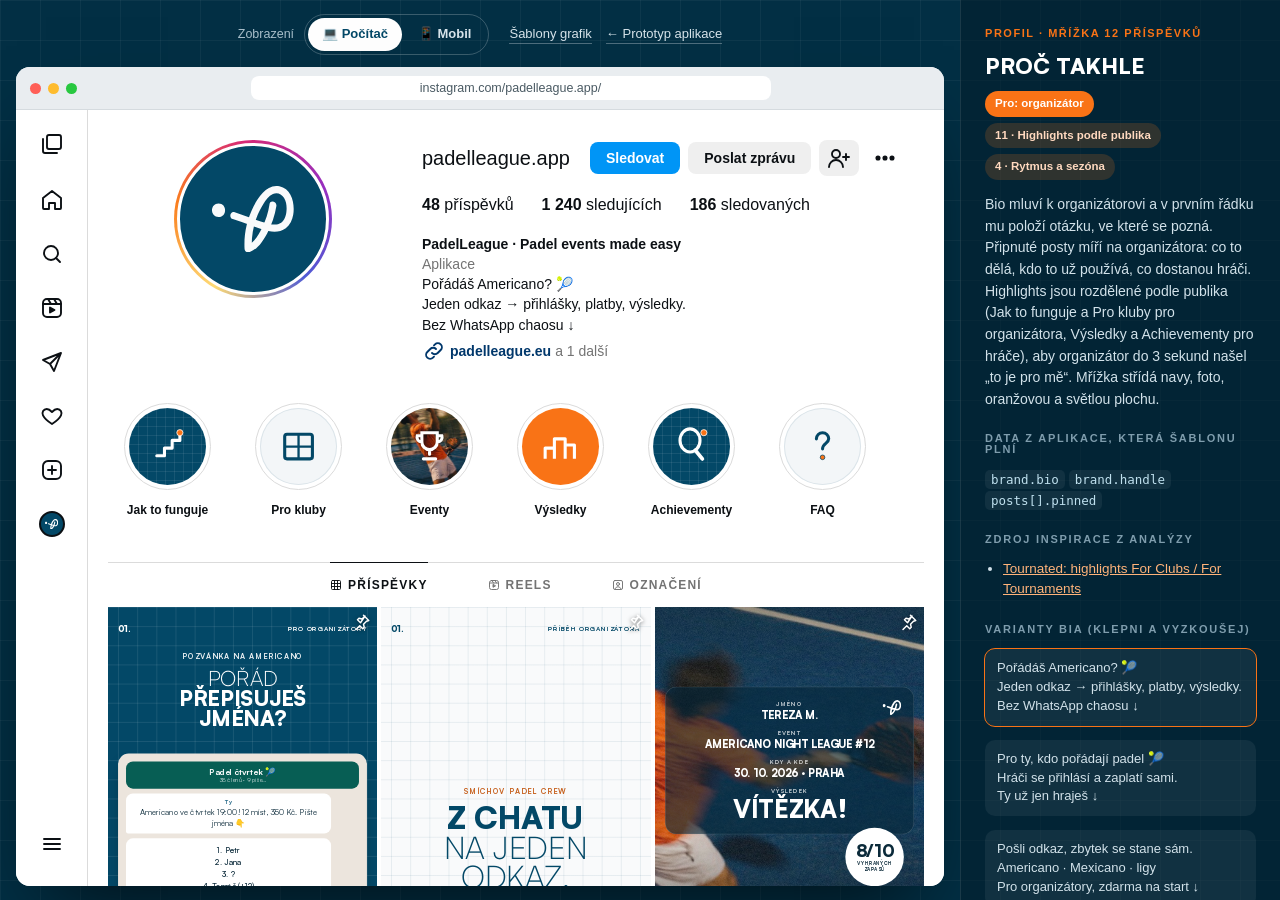
==== commit 0a01e4ed: "Kolo 2: event místo komunity, průvodce ve 4 krocích, čitelný Rozpis a Průběh, nový landing a IG rytm" ====
--- a/instagram/index.html
+++ b/instagram/index.html
@@ -7,8 +7,8 @@
 <meta name="description" content="Klikací prototyp Instagram profilu PadelLeague: mřížka, highlights, stories a systém šablon.">
 <meta name="theme-color" content="#022F44">
 <link rel="preload" href="../assets/fonts/satoshi-900.woff2" as="font" type="font/woff2" crossorigin>
-<link rel="stylesheet" href="graphics.css?v=9">
-<link rel="stylesheet" href="ig.css?v=9">
+<link rel="stylesheet" href="graphics.css?v=10">
+<link rel="stylesheet" href="ig.css?v=10">
 </head>
 <body>
 <div class="wrap">
@@ -42,9 +42,9 @@
   <aside class="why" id="why" aria-label="Proč takhle"></aside>
 </div>
 <button class="info-btn" data-act="info" aria-label="Proč takhle">i</button>
-<script src="logos.js?v=9"></script>
-<script src="content.js?v=9"></script>
-<script src="templates.js?v=9"></script>
-<script src="ig.js?v=9"></script>
+<script src="logos.js?v=10"></script>
+<script src="content.js?v=10"></script>
+<script src="templates.js?v=10"></script>
+<script src="ig.js?v=10"></script>
 </body>
 </html>
--- a/instagram/graphics.css
+++ b/instagram/graphics.css
@@ -221,3 +221,8 @@
 .s-ach{display:flex;justify-content:center;margin:20px 0}
 .s-ach .g-racket{width:420px}
 .s-answer{background:var(--navy);color:#fff;border-radius:40px;padding:50px 56px;font:700 52px/1.25 var(--f);margin-top:20px;max-width:900px}
+
+/* Kolo 2: fotka má být fotka, ne navy plocha – lehčí neutrální stín */
+.g-shade{background:linear-gradient(180deg,rgba(8,14,18,.38) 0%,rgba(8,14,18,0) 32%,rgba(8,14,18,0) 55%,rgba(8,14,18,.62) 100%)}
+.g-shade.soft{background:linear-gradient(180deg,rgba(8,14,18,0) 45%,rgba(8,14,18,.5) 100%)}
+.g-shade.strong{background:rgba(8,14,18,.42)}
--- a/instagram/ig.css
+++ b/instagram/ig.css
@@ -291,3 +291,11 @@
   body.mode-desktop .stage{padding:14px 16px}
 }
 @media (max-width:1180px){.mb-links{display:inline-flex}}
+
+/* Kolo 2: highlights v rytmu navy / fotka / oranžová / bílá */
+.ig-hl .c span.cv-orange,.dw-hl .c span.cv-orange{background:#F97316;background-image:none}
+.ig-hl .c span.cv-white,.dw-hl .c span.cv-white{background:#F3F6F8;background-image:none;box-shadow:inset 0 0 0 1px #DCE5EA}
+.ig-hl .c span.cv-photo,.dw-hl .c span.cv-photo{background:url(../assets/img/court-serve.jpg) center/cover}
+.cv-white svg{stroke:#034867}
+.cv-orange svg{fill:#034867}
+.cv-photo svg{filter:drop-shadow(0 1px 3px rgba(0,0,0,.5))}
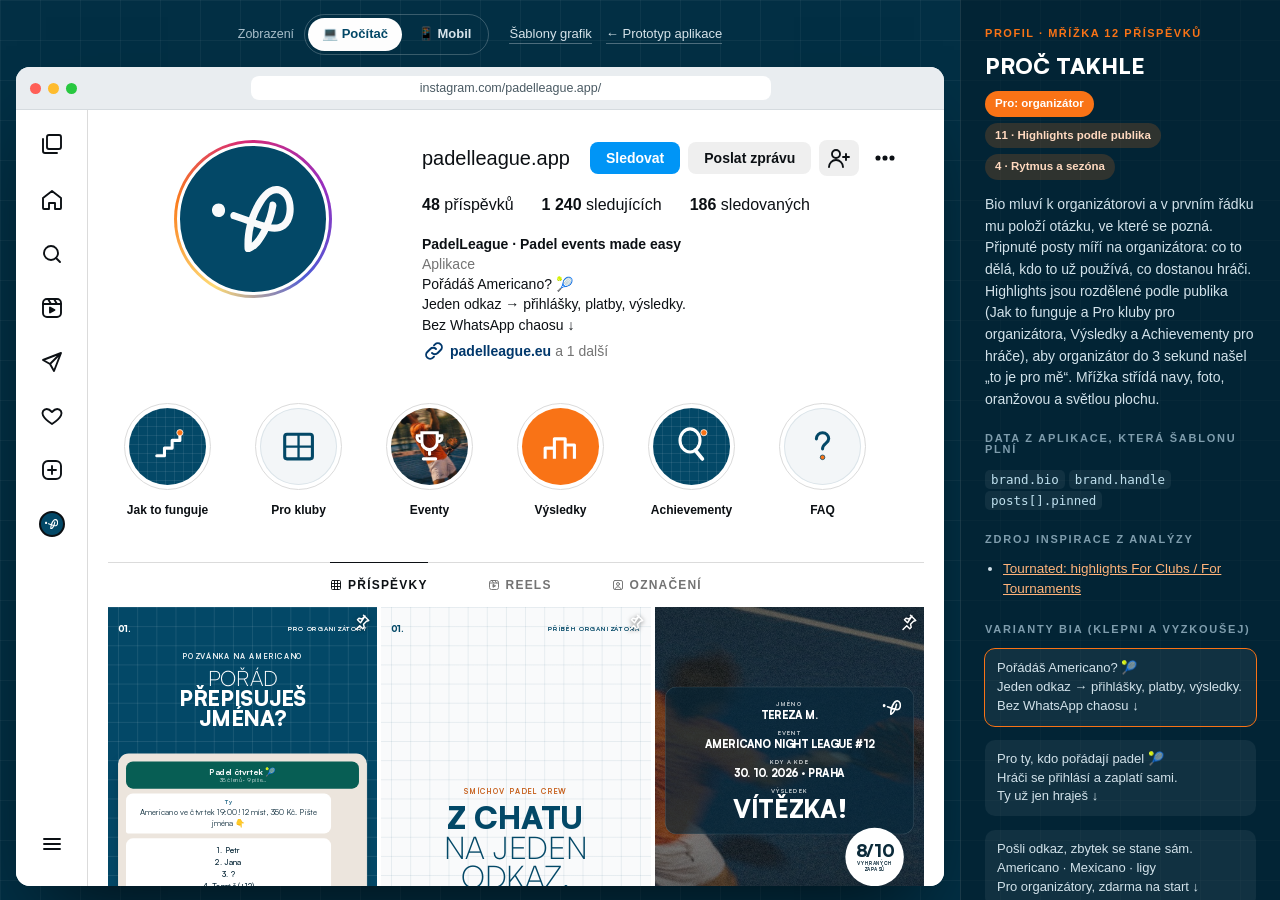
==== commit 760fbf11: "Nic se neposílá do WhatsAppu, kontrast na fotkách, texty v buňkách, ochranné zóny Meta, návrhy nad P" ====
--- a/instagram/index.html
+++ b/instagram/index.html
@@ -7,7 +7,7 @@
 <meta name="description" content="Klikací prototyp Instagram profilu PadelLeague: mřížka, highlights, stories a systém šablon.">
 <meta name="theme-color" content="#022F44">
 <link rel="preload" href="../assets/fonts/satoshi-900.woff2" as="font" type="font/woff2" crossorigin>
-<link rel="stylesheet" href="graphics.css?v=10">
+<link rel="stylesheet" href="graphics.css?v=13">
 <link rel="stylesheet" href="ig.css?v=10">
 </head>
 <body>
@@ -44,7 +44,7 @@
 <button class="info-btn" data-act="info" aria-label="Proč takhle">i</button>
 <script src="logos.js?v=10"></script>
 <script src="content.js?v=10"></script>
-<script src="templates.js?v=10"></script>
-<script src="ig.js?v=10"></script>
+<script src="templates.js?v=12"></script>
+<script src="ig.js?v=11"></script>
 </body>
 </html>
--- a/instagram/graphics.css
+++ b/instagram/graphics.css
@@ -226,3 +226,63 @@
 .g-shade{background:linear-gradient(180deg,rgba(8,14,18,.38) 0%,rgba(8,14,18,0) 32%,rgba(8,14,18,0) 55%,rgba(8,14,18,.62) 100%)}
 .g-shade.soft{background:linear-gradient(180deg,rgba(8,14,18,0) 45%,rgba(8,14,18,.5) 100%)}
 .g-shade.strong{background:rgba(8,14,18,.42)}
+
+/* ===== Ochranné zóny Meta pro Stories a Reels (Meta Ads Guide): 14 % nahoře, 35 % dole, 6 % po stranách =====
+   1080 × 1920 → volné 269 px nahoře, 672 px dole, 65 px po stranách. Text, logo a nálepky jen uvnitř. */
+.g-story .s-safe{position:absolute;left:90px;right:90px;top:269px;bottom:672px;z-index:4;display:flex;flex-direction:column;justify-content:center;gap:24px}
+.g-story .s-safe>*{position:relative!important;left:auto!important;right:auto!important;top:auto!important;bottom:auto!important;transform:none!important}
+.g-story .s-safe .s-body{gap:18px}
+.g-story .s-safe .g-title{font-size:92px}
+.g-story .s-safe .g-title.md{font-size:76px}
+.g-story .s-safe .g-eye{font-size:26px}
+.g-story .s-safe .g-txt{font-size:34px;line-height:1.35}
+.g-story .s-safe .g-sfoot{position:relative;margin-top:6px;display:flex;justify-content:center}
+.g-story .s-safe .s-sticker{margin-top:6px;padding:20px 30px;font-size:32px}
+.g-story .s-safe .s-sticker.low{align-self:center}
+/* makety v zóně menší */
+.g-story .s-safe .s-mock .m-og{height:250px}
+.g-story .s-safe .s-mock .m-og-glass{padding:20px 24px;gap:12px 16px}
+.g-story .s-safe .s-mock .m-og-glass .kv b{font-size:26px}
+.g-story .s-safe .s-mock .m-og-txt{padding:14px 8px 2px}
+.g-story .s-safe .m-wa{padding:22px;gap:12px}
+.g-story .s-safe .m-wa-top{padding:16px 22px}
+.g-story .s-safe .m-bubble{font-size:24px;padding:14px 20px}
+.g-story .s-safe .m-org{padding:30px;gap:10px}
+.g-story .s-safe .m-money{font-size:80px}
+.g-story .s-safe .m-row{font-size:24px;padding:12px 0}
+/* tým, místa, skóre, vítězové, odemčeno, FAQ */
+.g-story .s-safe .s-team{margin:10px 0;gap:30px}
+.g-story .s-safe .g-av.big{width:150px;height:150px;font-size:54px;margin-bottom:14px}
+.g-story .s-safe .s-team b{font-size:40px}
+.g-story .s-safe .s-ring{width:300px;height:300px;margin:0 auto}
+.g-story .s-safe .s-ring::before{inset:26px}
+.g-story .s-safe .s-ring b{font-size:100px}
+.g-story .s-safe .s-score{padding:30px 32px;margin-top:10px}
+.g-story .s-safe .s-score strong{font-size:110px}
+.g-story .s-safe .s-score b{font-size:34px}
+.g-story .s-safe .s-date{font-size:190px}
+.g-story .s-safe .s-podium{gap:12px}
+.g-story .s-safe .s-prow{padding:18px 28px}
+.g-story .s-safe .s-prow span{font-size:46px}.g-story .s-safe .s-prow b{font-size:42px}.g-story .s-safe .s-prow em{font-size:30px}
+.g-story .s-safe .s-ach{margin:0}
+.g-story .s-safe .s-ach .g-racket{width:250px}
+.g-story .s-safe .s-answer{font-size:42px;padding:36px 42px;margin-top:6px}
+/* karta hráče jako story */
+.g-story.g-card .s-safe{justify-content:center}
+.g-story.g-card .s-safe .g-cardbox{padding:40px 44px;gap:24px}
+.g-story.g-card .s-safe .g-cardbox .kv b{font-size:36px}
+.g-story.g-card .s-safe .g-cardbox .kv b.xl{font-size:76px}
+.g-story.g-card .s-safe .g-card-sym{position:absolute!important;top:40px!important;right:44px!important;left:auto!important;width:60px}
+.g-story.g-card .s-safe .g-won{position:absolute!important;right:24px!important;top:auto!important;bottom:118px!important;width:170px;height:170px}
+.g-story.g-card .s-safe .g-won b{font-size:50px}
+.g-story.g-card .s-safe .g-won span{font-size:15px}
+.g-story .s-safe{gap:18px}
+.g-story .s-safe .m-wa .m-list{line-height:1.38}
+.g-story .s-safe .m-bubble{font-size:23px;padding:12px 18px}
+
+/* Kontrast: bílý text na fotce min. 4,5 : 1 (měřeno na 90. percentilu jasu pod textem). Neutrální tmavý přechod, fotka zůstává fotkou. */
+.g-shade{background:linear-gradient(180deg,rgba(8,14,18,.66) 0%,rgba(8,14,18,.5) 30%,rgba(8,14,18,.5) 62%,rgba(8,14,18,.78) 100%)}
+.g-shade.soft{background:linear-gradient(180deg,rgba(8,14,18,.5) 0%,rgba(8,14,18,.45) 45%,rgba(8,14,18,.75) 100%)}
+.g-shade.strong{background:rgba(8,14,18,.58)}
+.tone-photo .g-title,.tone-photo .g-eye,.tone-photo .g-txt,.tone-photo .g-sub,.tone-photo .g-num,.tone-photo .g-tag{text-shadow:0 2px 24px rgba(0,0,0,.45)}
+.g-shade{background:linear-gradient(180deg,rgba(8,14,18,.7) 0%,rgba(8,14,18,.56) 30%,rgba(8,14,18,.56) 62%,rgba(8,14,18,.8) 100%)}
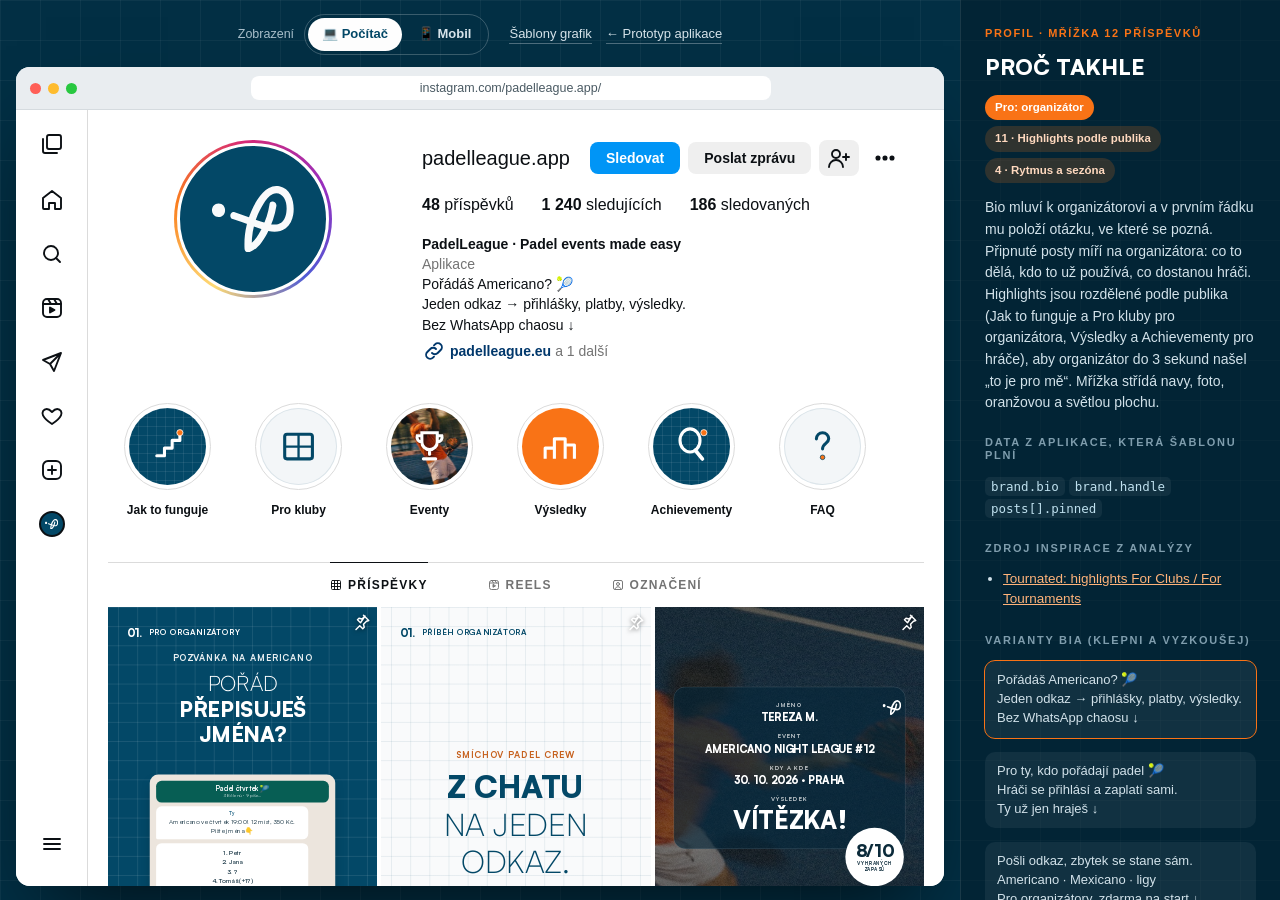
==== commit 55115bef: "Kolo 3: landing mobile first, typografie, přístupnost a přehled zadání - Landing: nadpis ve 2 řádcíc" ====
--- a/instagram/index.html
+++ b/instagram/index.html
@@ -7,13 +7,13 @@
 <meta name="description" content="Klikací prototyp Instagram profilu PadelLeague: mřížka, highlights, stories a systém šablon.">
 <meta name="theme-color" content="#022F44">
 <link rel="preload" href="../assets/fonts/satoshi-900.woff2" as="font" type="font/woff2" crossorigin>
-<link rel="stylesheet" href="graphics.css?v=13">
-<link rel="stylesheet" href="ig.css?v=10">
+<link rel="stylesheet" href="graphics.css?v=34">
+<link rel="stylesheet" href="ig.css?v=14">
 </head>
 <body>
 <div class="wrap">
   <aside class="side" aria-label="Navigace">
-    <div class="brandline"><i></i>Padel League</div>
+    <div class="brandline"><span class="pl-logo" role="img" aria-label="PadelLeague"><svg viewBox="0 0 712.4 114.1" xmlns="http://www.w3.org/2000/svg" fill="currentColor" aria-hidden="true"><path d="M149.1,97.9h-14.9l23.3-65.4h14l23.3,65.4h-15.2l-4.6-13.8h-21.1l-4.7,13.8ZM162.6,58.1l-4.7,14h12.9l-4.7-14c-.4-1.1-.7-2.3-1.1-3.4-.4-1.2-.6-2.2-.7-2.9-.1.8-.3,1.7-.7,2.9-.3,1.1-.7,2.3-1.1,3.5Z"/><path d="M228,97.9h-25.6V32.5h24.8c6.4,0,12.1,1.4,16.9,4.2,4.9,2.8,8.7,6.6,11.5,11.6,2.8,5,4.2,10.7,4.2,17.2s-1.3,12-4,16.9c-2.7,4.9-6.4,8.7-11.1,11.5-4.7,2.8-10.2,4.2-16.5,4.2ZM216.6,39v52.5l-6.8-6.9h16.7c3.8,0,7-.8,9.7-2.3,2.7-1.5,4.7-3.7,6.1-6.6,1.4-2.9,2.1-6.3,2.1-10.3s-.8-7.6-2.3-10.6-3.7-5.2-6.5-6.7c-2.8-1.6-6.2-2.3-10.1-2.3h-15.8l6.8-6.7Z"/><path d="M311.2,97.9h-41.6V32.5h41.6v13.3h-31.2l4-3.7v16.5h24.1v12.6h-24.1v17.2l-4-3.7h31.2v13.3Z"/><path d="M337.2,32.5v65.4h-14.3V32.5h14.3ZM325.5,97.9v-13.3h37.6v13.3h-37.6Z"/><path d="M402.8,34.6v63.3h-6.4v-63.3h6.4ZM397.5,97.9v-5.8h34.4v5.8h-34.4Z"/><path d="M479.4,97.9h-37.9v-63.3h37.8v5.8h-35.5l4-3.4v26.3h28.6v5.7h-28.6v26.5l-4-3.4h35.5v5.8Z"/><path d="M492.3,97.9h-6.5l23.3-63.3h7.9l23.5,63.3h-6.6l-6.2-16.8h-29.2l-6.2,16.8ZM512.2,43.6l-11.8,32h25.2l-11.8-32c-.1-.5-.3-.9-.4-1.4-.2-.5-.3-.9-.4-1.1,0,.3-.2.7-.3,1.2-.1.5-.3,1-.5,1.4Z"/><path d="M573.3,39.6c-4.8,0-9.1,1.1-12.6,3.4-3.6,2.2-6.4,5.4-8.3,9.4-1.9,4-2.9,8.8-2.9,14.2s1,10.2,3,14.1c2,4,4.8,7,8.4,9.1,3.6,2.1,7.8,3.2,12.5,3.2s5.3-.4,7.8-1.1c2.5-.7,4.7-1.8,6.7-3.4,2-1.6,3.6-3.7,4.7-6.3,1.2-2.6,1.8-5.8,1.8-9.6v-6.3l3.1,3.1h-26v-5.7h28.9v34.3h-5l-.8-13.1.9,1.5c-.9,2.3-2.5,4.4-4.6,6.3-2.1,1.9-4.6,3.4-7.6,4.6s-6.4,1.7-10.1,1.7c-6,0-11.2-1.3-15.8-4-4.6-2.7-8.1-6.5-10.7-11.4s-3.8-10.6-3.8-17.1,1.3-12.2,3.8-17.2,6.1-8.8,10.7-11.6c4.6-2.8,9.9-4.2,15.9-4.2s8.5.8,12.2,2.4,6.7,3.8,9.1,6.7c2.4,2.9,4,6.2,4.9,10h-6.9c-1.3-4.4-3.7-7.6-7.2-9.8-3.5-2.2-7.5-3.3-12.2-3.3Z"/><path d="M612.7,75.9v-41.3h6.4v41c0,5.5,1.5,9.8,4.4,12.7,2.9,2.9,7.2,4.4,12.7,4.4s9.5-1.5,12.5-4.5c2.9-3,4.4-7.2,4.4-12.7v-41h6.4v41.3c0,4.8-.9,8.9-2.8,12.3-1.9,3.4-4.5,6.1-8,8-3.5,1.9-7.6,2.8-12.5,2.8s-9.1-.9-12.6-2.7c-3.5-1.8-6.2-4.5-8.1-8-1.9-3.5-2.8-7.6-2.8-12.4Z"/><path d="M712.4,97.9h-37.9v-63.3h37.8v5.8h-35.5l4-3.4v26.3h28.6v5.7h-28.6v26.5l-4-3.4h35.5v5.8Z"/><path d="M98.8,31.2c-2.2,14.2-6.5,28.1-13,40.9-5.5,10.7-13.1,25.7-25.2,29.7,2.6,2,5.2,4,7.8,6-.9-17.9,1.7-35.6,7.8-52.4,3.1-8.5,7.2-16.7,12-24.4,4.1-6.6,9.2-13.8,16.5-17.2,7.3-3.4,14.8-.2,19,6.4,4.5,6.9,5.1,16,4.2,24-.7,6.9-3.1,14.6-9,18.8-6.8,4.8-15.9,3.3-23.4,1.3-19.1-5.2-37.8-12.8-56.4-19.3-7.5-2.6-10.8,9.3-3.3,11.9,10.2,3.6,20.5,7.1,30.7,10.7,10,3.5,20.1,7.7,30.5,9.8,10.3,2,21.2,1.7,29.8-4.9,7.3-5.6,11.3-14.2,12.8-23.1,3.1-18.4-2.1-44.6-23.8-48.9-21.7-4.2-36.4,18.9-44.6,35.3-11.2,22.2-16.5,47.1-15.2,72,.2,3.8,3.8,7.3,7.8,6,14.8-4.9,23.9-19.3,31-32.4,7.9-14.6,13.3-30.5,15.9-46.9,1.2-7.8-10.7-11.2-11.9-3.3h0Z"/><path d="M11.2,53.2c15,0,15-23.3,0-23.3s-15,23.3,0,23.3h0Z"/></svg></span></div>
     <div>
       <h1>Instagram profil</h1>
       <p style="margin-top:8px">Prototyp profilu po zhruba 3 měsících provozu. Výchozí je zobrazení na počítači, nahoře přepneš na mobil. Klikej na příspěvky, highlights a aktivní story u avataru.</p>
@@ -44,7 +44,9 @@
 <button class="info-btn" data-act="info" aria-label="Proč takhle">i</button>
 <script src="logos.js?v=10"></script>
 <script src="content.js?v=10"></script>
-<script src="templates.js?v=12"></script>
+<script src="templates.js?v=19"></script>
 <script src="ig.js?v=11"></script>
+<script src="../assets/js/typo.js?v=3"></script>
+<script src="../assets/js/preview.js?v=4" data-pv-wide="off"></script>
 </body>
 </html>
--- a/instagram/graphics.css
+++ b/instagram/graphics.css
@@ -31,10 +31,10 @@
 .g-grain{position:absolute;inset:0;opacity:.2;pointer-events:none;background-image:url("data:image/svg+xml;utf8,<svg xmlns='http://www.w3.org/2000/svg' width='220' height='220'><filter id='n'><feTurbulence type='fractalNoise' baseFrequency='.9' numOctaves='2' stitchTiles='stitch'/><feColorMatrix values='0 0 0 0 1  0 0 0 0 1  0 0 0 0 1  0 0 0 .7 0'/></filter><rect width='100%' height='100%' filter='url(%23n)'/></svg>")}
 
 /* hlavička a patička (JVS: číslo vlevo, štítek vpravo, logo a tečky dole) */
-.g-head{position:absolute;top:64px;left:72px;right:72px;display:flex;justify-content:space-between;align-items:center;z-index:5}
+.g-head{position:absolute;top:76px;left:104px;right:104px;display:flex;justify-content:space-between;align-items:center;z-index:5}
 .g-num{font:900 34px/1 var(--f)}
-.g-tag{font:700 24px/1 var(--f);letter-spacing:.14em;text-transform:uppercase}
-.g-foot{position:absolute;left:72px;right:72px;bottom:60px;display:flex;justify-content:space-between;align-items:center;z-index:5}
+.g-tag{font:700 24px/1.2 var(--f);letter-spacing:.14em;text-transform:uppercase}
+.g-foot{position:absolute;left:104px;right:104px;bottom:72px;display:flex;justify-content:space-between;align-items:center;z-index:5}
 .g-logo{display:block;height:30px;color:currentColor}
 .g-logo svg{height:30px;width:auto;display:block}
 .tone-white .g-logo,.tone-white .g-num,.tone-white .g-tag{color:var(--navy)}
@@ -43,7 +43,7 @@
 .g-dots i.on{opacity:1}
 
 /* text */
-.g-body{position:absolute;left:72px;right:72px;z-index:4;display:flex;flex-direction:column;gap:26px}
+.g-body{position:absolute;left:104px;right:104px;z-index:4;display:flex;flex-direction:column;gap:26px}
 .g-body.bottom{bottom:150px}
 .g-body.top{top:170px}
 .g-body.top.tight{top:150px}
@@ -51,13 +51,13 @@
 .g-eye{margin:0;font:700 28px/1.2 var(--f);letter-spacing:.14em;text-transform:uppercase;opacity:.92}
 .tone-white .g-eye{color:var(--orange-ink)}
 .tone-orange .g-eye{color:#fff}
-.g-title{margin:0;font:900 118px/.94 var(--f);text-transform:uppercase;letter-spacing:-.005em;display:flex;flex-direction:column}
+.g-title{margin:0;font:900 118px/1.2 var(--f);text-transform:uppercase;letter-spacing:-.005em;display:flex;flex-direction:column}
 .g-title.md{font-size:96px}
 .g-title.sm{font-size:80px}
 .g-title .lt{font-weight:300}
 .g-txt{margin:0;font:400 38px/1.4 var(--f);max-width:860px;opacity:.95}
 .g-sub{margin:0;font:500 44px/1.3 var(--f);font-style:italic}
-.g-link{margin:0;font:900 32px/1 var(--f);letter-spacing:.06em;text-transform:uppercase;color:var(--orange)}
+.g-link{margin:0;font:900 32px/1.2 var(--f);letter-spacing:.06em;text-transform:uppercase;color:var(--orange)}
 .tone-orange .g-link{color:#fff}
 .g-list{margin:0;padding:0;list-style:none;display:flex;flex-direction:column;gap:18px;font:500 38px/1.3 var(--f)}
 .g-list li::before{content:"—";color:var(--orange);margin-right:18px;font-weight:900}
@@ -65,14 +65,14 @@
 .g-mark svg{width:100%;height:auto;display:block}
 .g-mark.big{right:-120px;top:auto;bottom:-80px;width:900px;color:rgba(255,255,255,.18)}
 .tone-white .g-mark{color:rgba(3,72,103,.08)}
-.g-mock{position:absolute;left:72px;right:72px;z-index:3}
+.g-mock{position:absolute;left:104px;right:104px;z-index:3}
 .g-mock.low{bottom:140px}
 
 /* skleněná karta (JVS „JOIN MATCH!“) */
 .g-glass{background:rgba(6,40,58,.62);border:2px solid rgba(255,255,255,.18);border-radius:44px;padding:40px 44px;color:#fff;display:grid;grid-template-columns:1fr 1fr;gap:28px 30px}
-.kv span{display:block;font:700 22px/1 var(--f);letter-spacing:.16em;text-transform:uppercase;opacity:.75;margin-bottom:10px}
-.kv b{display:block;font:900 40px/1.08 var(--f);text-transform:uppercase}
-.kv b.xl{font-size:92px;line-height:.95}
+.kv span{display:block;font:700 22px/1.2 var(--f);letter-spacing:.16em;text-transform:uppercase;opacity:.75;margin-bottom:10px}
+.kv b{display:block;font:900 40px/1.2 var(--f);text-transform:uppercase}
+.kv b.xl{font-size:92px;line-height:1.2}
 .kv.full{grid-column:1/-1}
 
 .g-avs{display:flex}
@@ -86,7 +86,7 @@
 .m-wa-top{background:#075E54;color:#fff;border-radius:26px;padding:22px 28px;display:flex;flex-direction:column;gap:4px}
 .m-wa-top b{font:700 32px/1 var(--f)} .m-wa-top span{font:400 22px/1 var(--f);opacity:.8}
 .m-bubble{background:#fff;border-radius:26px 26px 26px 8px;padding:20px 26px;font:400 30px/1.35 var(--f);max-width:88%}
-.m-bubble b{display:block;font:700 22px/1 var(--f);color:#2A6C8B;margin-bottom:8px}
+.m-bubble b{display:block;font:700 22px/1.2 var(--f);color:#2A6C8B;margin-bottom:8px}
 .m-list{font-weight:500;line-height:1.5}
 .m-link{background:#DCF8C6;border-radius:40px;padding:22px;color:var(--ink);box-shadow:0 30px 60px -30px rgba(0,0,0,.6)}
 .m-og{position:relative;height:500px;border-radius:28px;overflow:hidden}
@@ -98,7 +98,7 @@
 .m-og-txt b{font:700 30px/1.2 var(--f)} .m-og-txt span{font:400 26px/1.3 var(--f);color:var(--muted)} .m-og-txt em{font:500 22px/1 var(--f);font-style:normal;color:#2A6C8B}
 .m-page{background:#fff;border-radius:44px;padding:24px;color:var(--ink);display:flex;flex-direction:column;gap:22px;box-shadow:0 30px 60px -30px rgba(3,72,103,.5)}
 .m-page-photo{position:relative;height:330px;border-radius:30px;overflow:hidden}
-.m-page-title{position:absolute;left:30px;bottom:26px;font:900 54px/1 var(--f);text-transform:uppercase;color:#fff;z-index:3}
+.m-page-title{position:absolute;left:30px;bottom:26px;font:900 54px/1.2 var(--f);text-transform:uppercase;color:#fff;z-index:3}
 .m-going{display:flex;gap:26px;align-items:center;padding:0 10px}
 .m-going b{display:block;font:900 30px/1.2 var(--f);margin-bottom:12px}
 .m-going .g-av{width:60px;height:60px;font-size:20px;border-width:4px;margin-left:-14px}
@@ -114,35 +114,35 @@
 .m-pills i.ok{background:#E3F4EA;color:#17633A}
 .m-row{display:flex;justify-content:space-between;align-items:center;font:500 30px/1 var(--f);padding:18px 0;border-top:2px solid #EEF3F6}
 .m-row i.paid{background:var(--navy);color:#fff}
-.m-bank{position:absolute;left:72px;right:72px;bottom:240px;background:#fff;border-radius:40px;padding:34px 40px;color:var(--ink);box-shadow:0 30px 60px -30px rgba(3,72,103,.45);z-index:3}
-.m-bank-top{font:700 24px/1 var(--f);letter-spacing:.12em;text-transform:uppercase;color:var(--muted);margin-bottom:12px}
+.m-bank{position:absolute;left:104px;right:104px;bottom:240px;background:#fff;border-radius:40px;padding:34px 40px;color:var(--ink);box-shadow:0 30px 60px -30px rgba(3,72,103,.45);z-index:3}
+.m-bank-top{font:700 24px/1.2 var(--f);letter-spacing:.12em;text-transform:uppercase;color:var(--muted);margin-bottom:12px}
 .m-bank-row{display:flex;justify-content:space-between;align-items:center;padding:22px 0;border-top:2px solid #EEF3F6;font:400 26px/1.3 var(--f);color:var(--muted)}
 .m-bank-row b{display:block;font:700 30px/1.2 var(--f);color:var(--ink)}
 .m-bank-row .plus{color:#17633A;font:900 36px/1 var(--f)}
-.g-meme-q{position:absolute;left:72px;bottom:150px;font:700 40px/1 var(--f);color:var(--orange-ink);z-index:3}
+.g-meme-q{position:absolute;left:104px;bottom:150px;font:700 40px/1 var(--f);color:var(--orange-ink);z-index:3}
 
 /* recap, žebříček, tabule */
-.g-podium{position:absolute;left:72px;right:72px;bottom:150px;display:grid;grid-template-columns:1fr 1.12fr 1fr;gap:20px;align-items:end;z-index:3}
+.g-podium{position:absolute;left:104px;right:104px;bottom:150px;display:grid;grid-template-columns:1fr 1.12fr 1fr;gap:20px;align-items:end;z-index:3}
 .g-pod{border-radius:40px 40px 14px 14px;padding:30px 16px;color:var(--ink);text-align:center;display:flex;flex-direction:column;gap:10px}
 .g-pod .m{font:900 72px/1 var(--f)}
-.g-pod b{font:900 38px/1.05 var(--f);text-transform:uppercase}
+.g-pod b{font:900 38px/1.2 var(--f);text-transform:uppercase}
 .g-pod em{font:500 28px/1 var(--f);font-style:normal}
 .g-pod.pod-gold{background:linear-gradient(160deg,var(--gold-a),var(--gold-b));height:560px;justify-content:flex-start}
 .g-pod.pod-silver{background:linear-gradient(160deg,var(--silver-a),var(--silver-b));height:460px}
 .g-pod.pod-bronze{background:#fff;height:380px;color:var(--orange-ink)}
 .tone-orange .g-pod.pod-bronze{background:var(--navy);color:#fff}
 .g-award{display:flex;flex-direction:column;gap:12px;padding:44px 0;border-bottom:2px solid rgba(255,255,255,.2);width:100%}
-.g-award b{font:900 112px/1 var(--f);text-transform:uppercase}
+.g-award b{font:900 112px/1.2 var(--f);text-transform:uppercase}
 .g-award em{font:300 44px/1 var(--f);font-style:normal}
 .g-stats{display:flex;flex-direction:column;gap:20px;width:100%}
 .g-stats div{display:flex;flex-direction:column;gap:8px;border-bottom:2px solid rgba(255,255,255,.3);padding-bottom:24px}
 .tone-white .g-stats div{border-color:rgba(3,72,103,.18)}
 .g-stats b{font:900 150px/.9 var(--f);white-space:nowrap}
-.g-stats span{font:300 44px/1 var(--f);text-transform:uppercase}
+.g-stats span{font:300 44px/1.2 var(--f);text-transform:uppercase}
 .g-q{font:900 260px/.6 var(--f);color:var(--orange);height:120px}
 .g-quote{margin:0;font:700 72px/1.12 var(--f);max-width:900px}
-.g-who{margin:0;font:500 30px/1 var(--f);letter-spacing:.1em;text-transform:uppercase;opacity:.8}
-.g-leader{position:absolute;left:72px;right:72px;top:440px;z-index:3;display:flex;flex-direction:column;gap:8px}
+.g-who{margin:0;font:500 30px/1.2 var(--f);letter-spacing:.1em;text-transform:uppercase;opacity:.8}
+.g-leader{position:absolute;left:104px;right:104px;top:440px;z-index:3;display:flex;flex-direction:column;gap:8px}
 .g-lrow{display:grid;grid-template-columns:70px 1fr 130px 120px;align-items:center;background:rgba(255,255,255,.14);border-radius:22px;padding:12px 28px;font:500 34px/1 var(--f)}
 .g-lrow .pos{font-weight:900}
 .g-lrow b{text-align:right;font-weight:900}
@@ -150,28 +150,28 @@
 .g-lrow .up{color:#fff}.g-lrow .dn{color:var(--navy)}.g-lrow .eq{opacity:.6}
 .g-lrow.jump{background:var(--navy)}
 .g-lrow.jump .up{color:var(--orange)}
-.g-jumper{position:absolute;left:72px;bottom:130px;font:700 28px/1 var(--f);letter-spacing:.12em;z-index:3}
-.g-board{position:absolute;left:72px;right:72px;top:500px;z-index:3;display:flex;flex-direction:column;gap:14px}
+.g-jumper{position:absolute;left:104px;bottom:130px;font:700 28px/1 var(--f);letter-spacing:.12em;z-index:3}
+.g-board{position:absolute;left:104px;right:104px;top:500px;z-index:3;display:flex;flex-direction:column;gap:14px}
 .g-brow{display:grid;grid-template-columns:220px 1fr 150px;gap:24px;align-items:center;background:rgba(0,0,0,.25);border-radius:30px;padding:38px 34px;font:400 30px/1.3 var(--f)}
-.g-brow b{display:block;font:900 40px/1.1 var(--f);text-transform:uppercase;margin-bottom:4px}
+.g-brow b{display:block;font:900 40px/1.2 var(--f);text-transform:uppercase;margin-bottom:4px}
 .g-brow.h{background:none;padding:0 30px;font:700 22px/1 var(--f);letter-spacing:.16em;opacity:.7}
 .g-brow .g-st{font:900 46px/1 var(--f);color:var(--orange);text-align:right}
 .g-brow .g-st-full{color:#fff;opacity:.6}
-.g-ach{position:absolute;left:72px;right:72px;bottom:180px;display:flex;flex-direction:column;align-items:center;gap:18px;text-align:center;z-index:3}
+.g-ach{position:absolute;left:104px;right:104px;bottom:180px;display:flex;flex-direction:column;align-items:center;gap:18px;text-align:center;z-index:3}
 .g-ach b{font:900 64px/1 var(--f)} .g-ach span{font:300 42px/1 var(--f)}
 .g-racket{width:330px;height:auto;display:block;filter:drop-shadow(0 30px 40px rgba(0,0,0,.45))}
 .g-huge{font:900 420px/.8 var(--f);letter-spacing:-.03em}
-.g-lbl{margin:0;font:900 64px/1 var(--f);text-transform:uppercase}
+.g-lbl{margin:0;font:900 64px/1.2 var(--f);text-transform:uppercase}
 
 /* pozvánka se živým stavem */
-.g-live{position:absolute;left:72px;right:72px;bottom:240px;z-index:4;grid-template-columns:auto 1fr;align-items:center;gap:40px}
+.g-live{position:absolute;left:104px;right:104px;bottom:240px;z-index:4;grid-template-columns:auto 1fr;align-items:center;gap:40px}
 .g-live-n b{display:block;font:900 150px/.9 var(--f)}
 .g-live-n span{font:700 24px/1 var(--f);letter-spacing:.16em}
 .g-hot{margin:20px 0 0;font:900 40px/1 var(--f);color:var(--orange)}
-.g-chip{position:absolute;left:72px;bottom:150px;z-index:4;font:700 30px/1 var(--f);background:var(--orange);padding:18px 26px;border-radius:99px}
+.g-chip{position:absolute;left:104px;bottom:150px;z-index:4;font:700 30px/1 var(--f);background:var(--orange);padding:18px 26px;border-radius:99px}
 
 /* hráčská karta (JVS SoMe) */
-.g-card .g-cardbox{position:absolute;left:72px;right:72px;top:300px;z-index:4;grid-template-columns:1fr;gap:34px;padding:52px 56px}
+.g-card .g-cardbox{position:absolute;left:104px;right:104px;top:300px;z-index:4;grid-template-columns:1fr;gap:34px;padding:52px 56px}
 .g-card.g-story .g-cardbox{top:520px}
 .g-card-sym{position:absolute;right:120px;top:350px;width:70px;color:#fff;z-index:6}
 .g-card.g-story .g-card-sym{top:570px}
@@ -201,7 +201,7 @@
 .tone-white .s-sticker{background:var(--navy);color:#fff}
 .s-team{display:flex;align-items:center;justify-content:center;gap:40px;margin:30px 0}
 .s-team div{display:flex;flex-direction:column;align-items:center}
-.s-team b{font:900 50px/1 var(--f);text-transform:uppercase}
+.s-team b{font:900 50px/1.2 var(--f);text-transform:uppercase}
 .s-team span{font:300 90px/1 var(--f)}
 .s-ring{--p:50;width:440px;height:440px;border-radius:50%;display:grid;place-items:center;background:conic-gradient(var(--navy) calc(var(--p)*1%),rgba(255,255,255,.35) 0);position:relative;margin:10px auto}
 .s-ring::before{content:"";position:absolute;inset:36px;border-radius:50%;background:var(--orange)}
@@ -214,7 +214,7 @@
 .s-date{font:900 300px/.8 var(--f);letter-spacing:-.04em}
 .s-podium{position:absolute;left:90px;right:90px;top:1030px;z-index:4;display:flex;flex-direction:column;gap:18px}
 .s-prow{display:grid;grid-template-columns:90px 1fr auto;align-items:center;gap:20px;border-radius:30px;padding:28px 36px;color:var(--ink)}
-.s-prow span{font:900 60px/1 var(--f)} .s-prow b{font:900 54px/1 var(--f);text-transform:uppercase} .s-prow em{font:500 34px/1 var(--f);font-style:normal}
+.s-prow span{font:900 60px/1 var(--f)} .s-prow b{font:900 54px/1.2 var(--f);text-transform:uppercase} .s-prow em{font:500 34px/1 var(--f);font-style:normal}
 .s-prow.p0{background:linear-gradient(160deg,var(--gold-a),var(--gold-b))}
 .s-prow.p1{background:linear-gradient(160deg,var(--silver-a),var(--silver-b))}
 .s-prow.p2{background:var(--orange);color:#fff}
@@ -286,3 +286,91 @@
 .g-shade.strong{background:rgba(8,14,18,.58)}
 .tone-photo .g-title,.tone-photo .g-eye,.tone-photo .g-txt,.tone-photo .g-sub,.tone-photo .g-num,.tone-photo .g-tag{text-shadow:0 2px 24px rgba(0,0,0,.45)}
 .g-shade{background:linear-gradient(180deg,rgba(8,14,18,.7) 0%,rgba(8,14,18,.56) 30%,rgba(8,14,18,.56) 62%,rgba(8,14,18,.8) 100%)}
+.g-meme .g-title.md{font-size:84px}
+.g-story.st-chat .s-safe .g-title{font-size:80px}
+.pl-logo{display:inline-flex;align-items:center;color:inherit;line-height:0}.pl-logo svg{height:22px;width:auto;display:block}
+/* Stories, kolo 4: obsah vyplní bezpečnou zónu, logo je ukotvené na jejím spodním okraji,
+   spodních 35 % (rozhraní Instagramu) vyplní jen dekorativní výřez symbolu, žádný text. */
+.g-story .s-safe{justify-content:flex-start;gap:30px}
+.g-story .s-safe>:first-child{margin-top:auto}
+.g-story .s-safe .g-sfoot{margin-top:auto;padding-top:20px}
+.g-story .s-safe .g-logo,.g-story .s-safe .g-logo svg{height:60px}
+.g-story .s-safe .g-title{font-size:118px}
+.g-story .s-safe .g-title.md{font-size:100px}
+.g-story .s-safe .g-eye{font-size:32px}
+.g-story .s-safe .g-txt{font-size:42px}
+.g-story .s-safe .s-sticker{font-size:38px;padding:24px 36px}
+.g-story .s-safe .s-mock .m-og{height:320px}
+.g-story .s-safe .s-mock .m-og-glass .kv b{font-size:30px}
+.g-story .s-safe .m-bubble{font-size:27px}
+.g-story.st-chat .s-safe .g-title{font-size:96px}
+.s-deco{position:absolute;right:-150px;bottom:-280px;width:1100px;z-index:1;color:#fff;opacity:.09;pointer-events:none}
+.s-deco svg{width:100%;height:auto;display:block}
+.tone-orange .s-deco{color:#fff;opacity:.16}
+.tone-white .s-deco{color:var(--navy);opacity:.06}
+.st-head .av,.ig-nav .me,.dw-ri .me,.dw-c .av,.ig-post-h .av{flex:none;aspect-ratio:1}
+.st-head>span:not(.av){white-space:nowrap;overflow:hidden;text-overflow:ellipsis;min-width:0}
+.g-story.st-chat .s-safe .g-title{font-size:84px}
+.g-story.st-chat .s-safe .m-bubble{font-size:23px;padding:10px 16px}
+.g-story.st-chat .s-safe{gap:20px}
+.g-story.st-chat .s-safe .g-title{font-size:76px}
+.g-story.st-chat .s-safe .m-wa{padding:18px;gap:10px}
+.g-story.st-org .s-safe .g-title{font-size:96px}
+.g-story.st-org .s-safe .m-org{padding:26px 30px;gap:8px}
+.g-story.st-org .s-safe .m-row{padding:9px 0}
+.g-story.st-org .s-safe{gap:22px}
+.g-story.st-chat .s-safe{gap:16px}.g-story.st-chat .s-safe .m-wa .m-list{line-height:1.28}.g-story.st-chat .s-safe .g-sfoot{padding-top:8px}
+.g-story.g-card .s-safe .g-card-sym{position:relative!important;top:auto!important;right:auto!important;align-self:flex-end;margin:auto 44px -112px 0;z-index:3}
+.g-story.g-card .s-safe .g-won{position:relative!important;right:auto!important;bottom:auto!important;align-self:flex-end;margin:-110px 24px 0 0;z-index:3}
+
+/* Kolo 4c: logo výrazné (příspěvek 56 px ≈ 1/3 šířky, story 76 px), okraje příspěvku 104 px
+   (mřížka profilu 3 : 4 ořízne 34 px z každé strany, zbývá 70 px vzduchu) */
+.g-feed .g-foot .g-logo,.g-feed .g-foot .g-logo svg{height:56px}
+.g-story .s-safe .g-logo,.g-story .s-safe .g-logo svg{height:76px}
+.g-feed .g-head .g-logo,.g-feed .g-head .g-logo svg{height:48px}
+.g-story.st-spots .s-safe{gap:22px}
+.g-story.st-spots .s-safe .s-ring{width:250px;height:250px}
+.g-story.st-spots .s-safe .s-ring b{font-size:86px}
+/* Vzduch uvnitř ochranných zón: nic se nedotýká hrany zóny */
+.g-story .s-safe{padding:32px 0}
+.g-feed .g-foot{bottom:92px}
+.g-story .s-safe{gap:24px}
+.g-story .s-safe .g-title{font-size:104px}
+.g-story .s-safe .g-title.md{font-size:88px}
+.g-story .s-safe .g-eye{font-size:30px}
+.g-story .s-safe .g-txt{font-size:38px}
+.g-story .s-safe .g-logo,.g-story .s-safe .g-logo svg{height:68px}
+.g-story.st-chat .s-safe .g-title{font-size:72px}
+.g-story.st-org .s-safe .g-title{font-size:88px}
+.g-story .s-safe .s-ach .g-racket{width:220px}
+.g-story .s-safe .s-mock .m-og{height:280px}
+.g-story.st-chat .s-safe .m-bubble{font-size:22px;padding:9px 15px}
+.g-story.st-chat .s-safe .m-wa .m-list{line-height:1.22}
+
+/* ===== Kolo 4d: svislý systém příspěvku 1080 × 1350, nic se neslévá =====
+   hlavička nahoře (76 px), logo dole (patička 92 px od spodku, logo 56 px = 1202–1258),
+   obsah končí nejméně 32 px nad logem (spodní kotva 190 px), mezi celky nejméně 24 px.
+   Pravý horní roh je volný: Instagram tam u kolotoče ukazuje počítadlo „1/5“. */
+.g-feed .g-head{justify-content:flex-start;gap:28px}
+.g-feed .g-body.bottom,.g-feed .g-mock.low,.g-feed .g-podium,.g-feed .g-chip,.g-feed .g-ach,.g-feed .g-jumper{bottom:190px}
+.g-feed .g-meme-q{bottom:190px}
+.g-feed .m-bank{bottom:264px}
+.g-feed .g-live{bottom:264px}
+.g-feed .g-mock.low{transform:scale(.86);transform-origin:50% 100%}
+.g-story .s-body{gap:24px}
+.g-feed .g-mock.low{transform:scale(.8)}
+.g-feed .g-podium{transform:scale(.84);transform-origin:50% 100%}
+.g-feed .m-bank{transform:scale(.86);transform-origin:50% 100%}
+.g-meme .g-title.md{font-size:76px}
+.g-feed .g-leader{top:476px}
+.g-feed .g-live{bottom:290px}
+.g-story .s-safe .s-body{gap:26px}
+.g-feed .g-leader{transform:scale(.92);transform-origin:50% 0}
+.g-story.st-chat .s-safe .g-title{font-size:66px}
+.g-story.st-chat .s-safe .s-body{gap:20px}
+.g-story.st-chat .s-safe .m-wa{gap:9px}
+.g-story.st-chat .s-safe>.s-mock{margin-top:8px}
+/* Horní řádky příspěvku větší a čitelné i v náhledu mřížky */
+.g-feed .g-num{font-size:40px}
+.g-feed .g-tag{font-size:30px;letter-spacing:.1em}
+.g-feed .g-eye{font-size:34px;letter-spacing:.1em}
--- a/instagram/ig.css
+++ b/instagram/ig.css
@@ -12,15 +12,15 @@
 
 .wrap{display:grid;grid-template-columns:250px 1fr 380px;height:100%}
 .side{padding:28px 22px;display:flex;flex-direction:column;gap:18px;border-right:1px solid rgba(255,255,255,.08);background:rgba(2,28,40,.55);overflow-y:auto}
-.brandline{display:flex;align-items:center;gap:8px;font:900 14px/1 'Satoshi',var(--ui);letter-spacing:.08em;text-transform:uppercase;color:#fff}
+.brandline{display:flex;align-items:center;gap:8px;font:900 14px/1.2 'Satoshi',var(--ui);letter-spacing:.08em;text-transform:uppercase;color:#fff}
 .brandline i{width:9px;height:9px;border-radius:50%;background:#F97316}
-.side h1{margin:0;font:900 24px/1.05 'Satoshi',var(--ui);text-transform:uppercase;color:#fff}
+.side h1{margin:0;font:900 24px/1.2 'Satoshi',var(--ui);text-transform:uppercase;color:#fff}
 .side p{margin:0;color:#A9C0CC;font-size:13px}
 .nav{display:flex;flex-direction:column;gap:4px}
 .nav a,.nav button{display:block;text-align:left;padding:9px 11px;border-radius:9px;text-decoration:none;color:#D7E4EB;font-size:13.5px}
 .nav a:hover,.nav button:hover{background:rgba(255,255,255,.06)}
 .nav .on{background:rgba(249,115,22,.16);color:#fff}
-.side h2{margin:6px 0 0;font:700 11px/1 var(--ui);letter-spacing:.16em;text-transform:uppercase;color:#F97316}
+.side h2{margin:6px 0 0;font:700 11px/1.2 var(--ui);letter-spacing:.16em;text-transform:uppercase;color:#F97316}
 .side .small{font-size:12px;color:#7F9DAD;margin-top:auto}
 
 .stage{display:grid;place-items:center;padding:24px;overflow:hidden}
@@ -28,14 +28,14 @@
 .app{position:relative;width:100%;height:100%;border-radius:44px;overflow:hidden;background:#fff;color:var(--ig-ink);isolation:isolate;font:14px/1.35 var(--ui)}
 
 .why{padding:26px 24px;overflow-y:auto;border-left:1px solid rgba(255,255,255,.08);background:rgba(2,28,40,.55);display:flex;flex-direction:column;gap:14px}
-.why h2{margin:0;font:900 22px/1.05 'Satoshi',var(--ui);text-transform:uppercase;color:#fff}
+.why h2{margin:0;font:900 22px/1.2 'Satoshi',var(--ui);text-transform:uppercase;color:#fff}
 .why .ctx{font:700 11px/1.3 var(--ui);letter-spacing:.14em;text-transform:uppercase;color:#F97316}
 .why p{margin:0;color:#D2E2EA;font-size:14px;line-height:1.55}
 .why .pills{display:flex;flex-wrap:wrap;gap:6px}
 .why .pill{font:600 11.5px/1 var(--ui);padding:7px 10px;border-radius:99px;background:rgba(255,255,255,.1);color:#fff}
 .why .pill.aud{background:#F97316}
 .why .pill.bp{background:rgba(249,115,22,.18);color:#FFD9BF}
-.why h3{margin:8px 0 0;font:700 11px/1 var(--ui);letter-spacing:.16em;text-transform:uppercase;color:#7F9DAD}
+.why h3{margin:8px 0 0;font:700 11px/1.2 var(--ui);letter-spacing:.16em;text-transform:uppercase;color:#7F9DAD}
 .why code{font:12.5px/1.5 ui-monospace,Menlo,monospace;color:#BFE0EE;background:rgba(255,255,255,.06);padding:2px 6px;border-radius:5px}
 .why ul{margin:0;padding-left:18px;color:#D2E2EA;font-size:13.5px}
 .why li{margin-bottom:4px}
@@ -299,3 +299,11 @@
 .cv-white svg{stroke:#034867}
 .cv-orange svg{fill:#034867}
 .cv-photo svg{filter:drop-shadow(0 1px 3px rgba(0,0,0,.5))}
+.brandline .pl-logo svg{height:24px}
+/* Obrazovka telefonu se nikdy neposune do strany; posouvat jde jen řada highlights */
+.device .app,.ig-scroll,.ig-screen{overflow-x:hidden;overflow-x:clip}
+[class*="hls"],.ig-hl-row{overscroll-behavior-x:contain}
+.ig-stats{gap:4px}
+.ig-stats>*{min-width:0}
+.ig-stats span{display:block;white-space:nowrap;font-size:13px;overflow:hidden;text-overflow:clip}
+.ig-hl,.ig-car{overscroll-behavior-x:contain}
